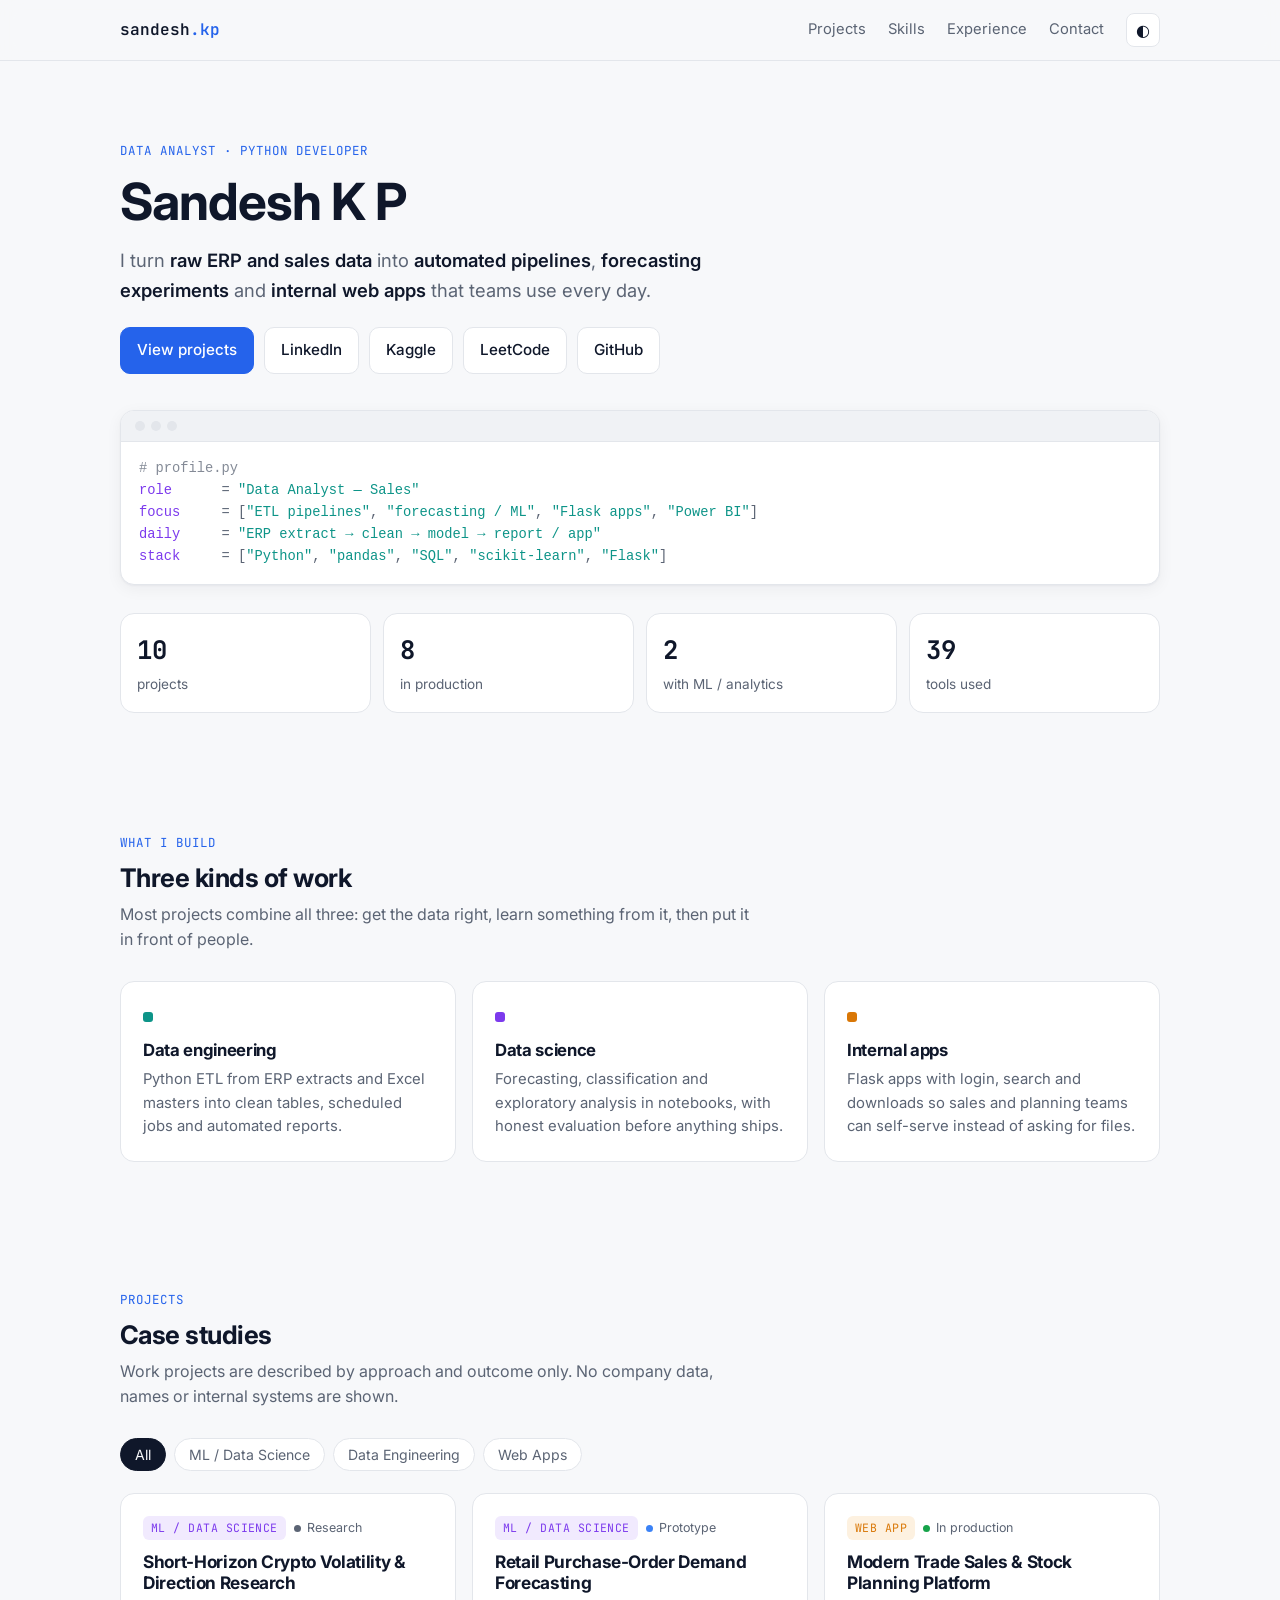
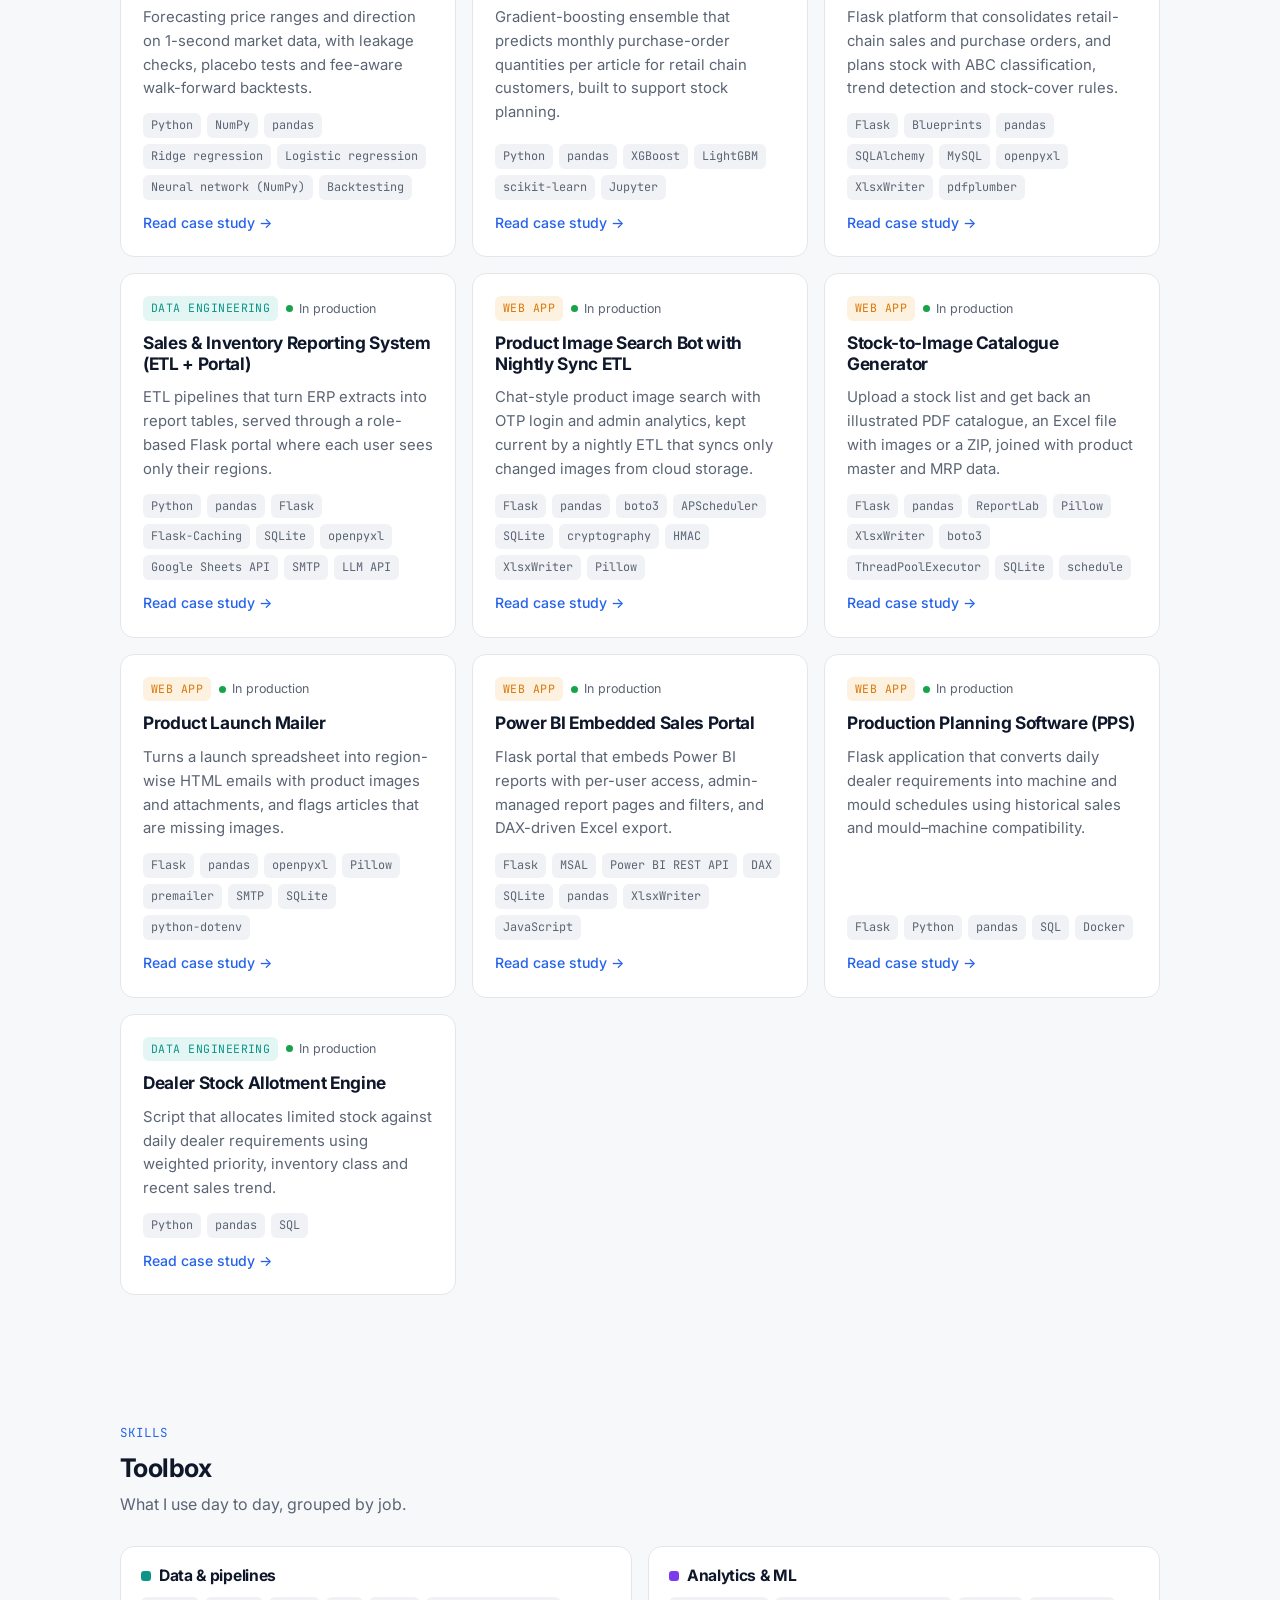
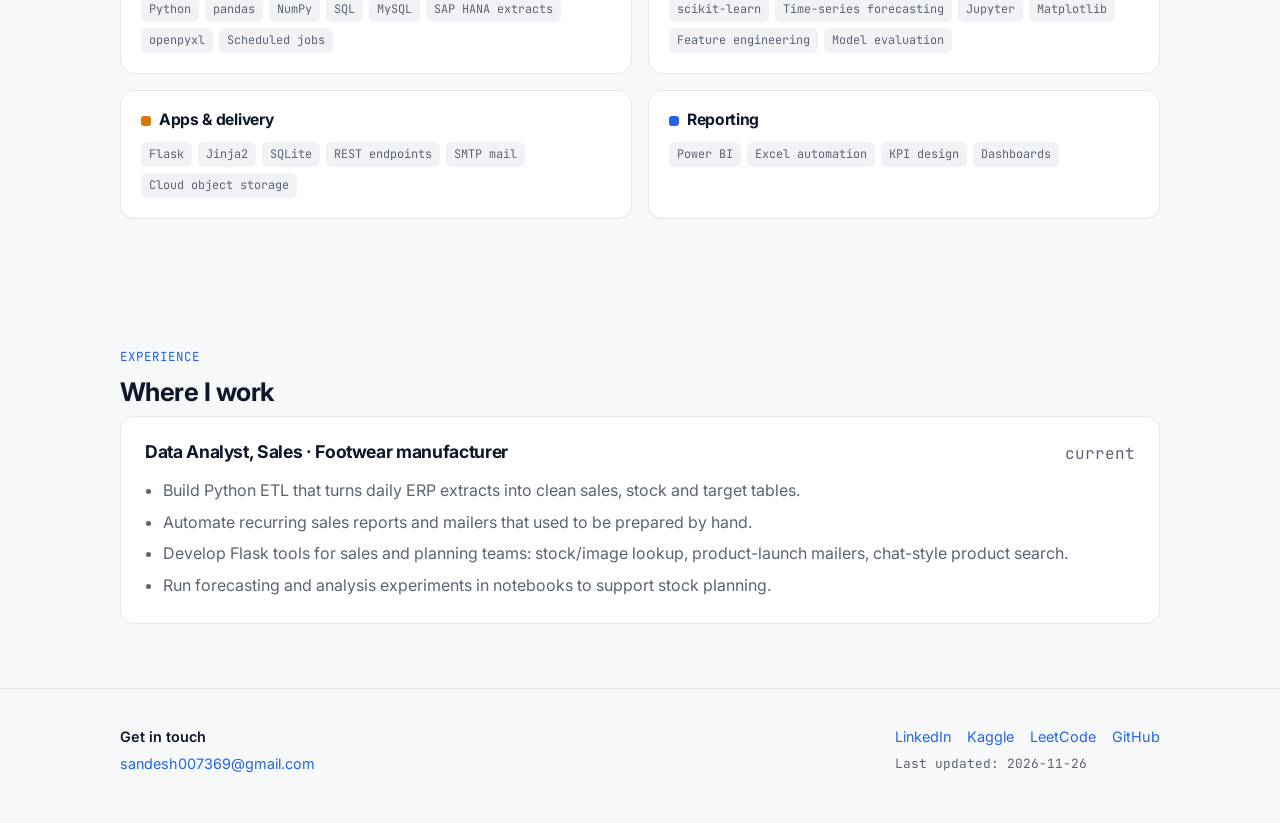
==== index.html @ 04cbe83e "Redesign portfolio as data science + developer case studies - New data-driven layout (index.html + a" ====
<!doctype html>
<html lang="en">
<head>
  <meta charset="utf-8">
  <meta name="viewport" content="width=device-width, initial-scale=1">
  <title>Sandesh K P · Data Analyst & Python Developer</title>
  <meta name="description" content="Data analyst and Python developer: ETL pipelines, forecasting and ML experiments, and Flask apps that turn ERP data into daily decisions.">
  <link rel="preconnect" href="https://fonts.googleapis.com">
  <link rel="preconnect" href="https://fonts.gstatic.com" crossorigin>
  <link href="https://fonts.googleapis.com/css2?family=Inter:wght@400;500;600;700&family=JetBrains+Mono:wght@400;600&display=swap" rel="stylesheet">
  <link rel="stylesheet" href="assets/style.css">
</head>
<body>

<nav class="nav">
  <div class="wrap">
    <a class="brand" href="#top">sandesh<span>.kp</span></a>
    <div class="nav-links">
      <a href="#projects">Projects</a>
      <a href="#skills" class="hide-sm">Skills</a>
      <a href="#experience" class="hide-sm">Experience</a>
      <a href="#contact">Contact</a>
      <button class="theme-btn" id="themeBtn" aria-label="Toggle dark mode">◐</button>
    </div>
  </div>
</nav>

<header class="hero" id="top">
  <div class="wrap">
    <div class="eyebrow">Data Analyst · Python Developer</div>
    <h1>Sandesh K P</h1>
    <p class="role">
      I turn <strong>raw ERP and sales data</strong> into <strong>automated pipelines</strong>,
      <strong>forecasting experiments</strong> and <strong>internal web apps</strong> that teams use every day.
    </p>
    <div class="hero-actions">
      <a class="btn primary" href="#projects">View projects</a>
      <a class="btn" href="https://www.linkedin.com/in/sandesh-kp-b0b216283" target="_blank" rel="noopener">LinkedIn</a>
      <a class="btn" href="https://www.kaggle.com/code/sandeshkp/" target="_blank" rel="noopener">Kaggle</a>
      <a class="btn" href="https://leetcode.com/u/sandesh_kp/" target="_blank" rel="noopener">LeetCode</a>
      <a class="btn" href="https://github.com/sandeshkp" target="_blank" rel="noopener">GitHub</a>
    </div>

    <div class="terminal" aria-label="Profile summary">
      <div class="terminal-bar"><i></i><i></i><i></i></div>
<pre><span class="c"># profile.py</span>
<span class="k">role</span>      = <span class="s">"Data Analyst — Sales"</span>
<span class="k">focus</span>     = [<span class="s">"ETL pipelines"</span>, <span class="s">"forecasting / ML"</span>, <span class="s">"Flask apps"</span>, <span class="s">"Power BI"</span>]
<span class="k">daily</span>     = <span class="s">"ERP extract → clean → model → report / app"</span>
<span class="k">stack</span>     = [<span class="s">"Python"</span>, <span class="s">"pandas"</span>, <span class="s">"SQL"</span>, <span class="s">"scikit-learn"</span>, <span class="s">"Flask"</span>]</pre>
    </div>

    <div class="stats">
      <div class="stat"><b id="statProjects">–</b><span>projects</span></div>
      <div class="stat"><b id="statProd">–</b><span>in production</span></div>
      <div class="stat"><b id="statML">–</b><span>with ML / analytics</span></div>
      <div class="stat"><b id="statTech">–</b><span>tools used</span></div>
    </div>
  </div>
</header>

<section id="what">
  <div class="wrap">
    <div class="eyebrow">What I build</div>
    <h2>Three kinds of work</h2>
    <p class="section-sub">Most projects combine all three: get the data right, learn something from it, then put it in front of people.</p>
    <div class="pillars">
      <div class="pillar"><span class="dot data"></span><h3>Data engineering</h3><p>Python ETL from ERP extracts and Excel masters into clean tables, scheduled jobs and automated reports.</p></div>
      <div class="pillar"><span class="dot ml"></span><h3>Data science</h3><p>Forecasting, classification and exploratory analysis in notebooks, with honest evaluation before anything ships.</p></div>
      <div class="pillar"><span class="dot app"></span><h3>Internal apps</h3><p>Flask apps with login, search and downloads so sales and planning teams can self-serve instead of asking for files.</p></div>
    </div>
  </div>
</section>

<section id="projects">
  <div class="wrap">
    <div class="eyebrow">Projects</div>
    <h2>Case studies</h2>
    <p class="section-sub">Work projects are described by approach and outcome only. No company data, names or internal systems are shown.</p>
    <div class="filters" role="toolbar" aria-label="Filter projects">
      <button class="chip-btn" data-filter="all" aria-pressed="true">All</button>
      <button class="chip-btn" data-filter="ml" aria-pressed="false">ML / Data Science</button>
      <button class="chip-btn" data-filter="data" aria-pressed="false">Data Engineering</button>
      <button class="chip-btn" data-filter="app" aria-pressed="false">Web Apps</button>
    </div>
    <div class="grid" id="grid"></div>
  </div>
</section>

<section id="skills">
  <div class="wrap">
    <div class="eyebrow">Skills</div>
    <h2>Toolbox</h2>
    <p class="section-sub">What I use day to day, grouped by job.</p>
    <div class="skills">
      <div class="skill-group"><h3><span class="dot data"></span>Data & pipelines</h3>
        <div class="stack"><span>Python</span><span>pandas</span><span>NumPy</span><span>SQL</span><span>MySQL</span><span>SAP HANA extracts</span><span>openpyxl</span><span>Scheduled jobs</span></div></div>
      <div class="skill-group"><h3><span class="dot ml"></span>Analytics & ML</h3>
        <div class="stack"><span>scikit-learn</span><span>Time-series forecasting</span><span>Jupyter</span><span>Matplotlib</span><span>Feature engineering</span><span>Model evaluation</span></div></div>
      <div class="skill-group"><h3><span class="dot app"></span>Apps & delivery</h3>
        <div class="stack"><span>Flask</span><span>Jinja2</span><span>SQLite</span><span>REST endpoints</span><span>SMTP mail</span><span>Cloud object storage</span></div></div>
      <div class="skill-group"><h3><span class="dot" style="background:var(--accent)"></span>Reporting</h3>
        <div class="stack"><span>Power BI</span><span>Excel automation</span><span>KPI design</span><span>Dashboards</span></div></div>
    </div>
  </div>
</section>

<section id="experience">
  <div class="wrap">
    <div class="eyebrow">Experience</div>
    <h2>Where I work</h2>
    <div class="xp">
      <div class="xp-head"><h3>Data Analyst, Sales · Footwear manufacturer</h3><span class="mono" style="color:var(--muted)">current</span></div>
      <ul>
        <li>Build Python ETL that turns daily ERP extracts into clean sales, stock and target tables.</li>
        <li>Automate recurring sales reports and mailers that used to be prepared by hand.</li>
        <li>Develop Flask tools for sales and planning teams: stock/image lookup, product-launch mailers, chat-style product search.</li>
        <li>Run forecasting and analysis experiments in notebooks to support stock planning.</li>
      </ul>
    </div>
  </div>
</section>

<footer id="contact">
  <div class="wrap">
    <div>
      <div style="color:var(--text);font-weight:600;margin-bottom:4px">Get in touch</div>
      <a href="mailto:sandesh007369@gmail.com">sandesh007369@gmail.com</a>
    </div>
    <div>
      <div class="links">
        <a href="https://www.linkedin.com/in/sandesh-kp-b0b216283" target="_blank" rel="noopener">LinkedIn</a>
        <a href="https://www.kaggle.com/code/sandeshkp/" target="_blank" rel="noopener">Kaggle</a>
        <a href="https://leetcode.com/u/sandesh_kp/" target="_blank" rel="noopener">LeetCode</a>
        <a href="https://github.com/sandeshkp" target="_blank" rel="noopener">GitHub</a>
      </div>
      <div class="mono" style="font-size:.8rem;margin-top:6px">Last updated: <span id="updated"></span></div>
    </div>
  </div>
</footer>

<dialog id="dlg" aria-label="Project case study"><div id="dlgContent"></div></dialog>
<script src="assets/app.js"></script>
</body>
</html>
---- assets/style.css ----
/* ── Tokens ─────────────────────────────────────────── */
:root {
  --bg: #f7f8fa;
  --surface: #ffffff;
  --surface-2: #f0f2f5;
  --text: #0f172a;
  --muted: #5b6474;
  --border: #e3e6eb;
  --accent: #2563eb;
  --accent-soft: #e8efff;
  --ml: #7c3aed;
  --ml-soft: #f1eafe;
  --data: #0d9488;
  --data-soft: #e3f6f4;
  --app: #d97706;
  --app-soft: #fdf1e0;
  --radius: 14px;
  --shadow: 0 1px 2px rgba(15, 23, 42, .04), 0 4px 16px rgba(15, 23, 42, .05);
  --mono: "JetBrains Mono", ui-monospace, SFMono-Regular, Consolas, monospace;
  --sans: "Inter", system-ui, -apple-system, "Segoe UI", Roboto, sans-serif;
  color-scheme: light;
}
@media (prefers-color-scheme: dark) {
  :root:not([data-theme="light"]) {
    --bg: #0b0f17; --surface: #121826; --surface-2: #1a2232; --text: #e6e9ef;
    --muted: #97a1b3; --border: #243045; --accent: #6ea0ff; --accent-soft: #1a2846;
    --ml: #b08cff; --ml-soft: #261d40; --data: #3cc9b7; --data-soft: #13312e;
    --app: #f3a845; --app-soft: #35270f;
    --shadow: 0 1px 2px rgba(0,0,0,.3), 0 4px 16px rgba(0,0,0,.25);
    color-scheme: dark;
  }
}
:root[data-theme="dark"] {
  --bg: #0b0f17; --surface: #121826; --surface-2: #1a2232; --text: #e6e9ef;
  --muted: #97a1b3; --border: #243045; --accent: #6ea0ff; --accent-soft: #1a2846;
  --ml: #b08cff; --ml-soft: #261d40; --data: #3cc9b7; --data-soft: #13312e;
  --app: #f3a845; --app-soft: #35270f;
  --shadow: 0 1px 2px rgba(0,0,0,.3), 0 4px 16px rgba(0,0,0,.25);
  color-scheme: dark;
}

/* ── Base ───────────────────────────────────────────── */
* { box-sizing: border-box; margin: 0; padding: 0; }
html { scroll-behavior: smooth; }
body {
  background: var(--bg); color: var(--text); font-family: var(--sans);
  font-size: 16px; line-height: 1.6; -webkit-font-smoothing: antialiased;
}
a { color: var(--accent); text-decoration: none; }
a:hover { text-decoration: underline; }
.wrap { max-width: 1080px; margin: 0 auto; padding: 0 20px; }
section { padding: 64px 0; }
h1, h2, h3 { line-height: 1.2; letter-spacing: -0.02em; }
h2 { font-size: 1.6rem; margin-bottom: 8px; }
.section-sub { color: var(--muted); margin-bottom: 28px; max-width: 640px; }
.mono { font-family: var(--mono); }
.eyebrow {
  font-family: var(--mono); font-size: .78rem; color: var(--accent);
  text-transform: uppercase; letter-spacing: .08em; margin-bottom: 10px;
}

/* ── Nav ────────────────────────────────────────────── */
.nav {
  position: sticky; top: 0; z-index: 20; backdrop-filter: blur(10px);
  background: color-mix(in srgb, var(--bg) 85%, transparent);
  border-bottom: 1px solid var(--border);
}
.nav .wrap { display: flex; align-items: center; justify-content: space-between; height: 60px; gap: 16px; }
.brand { font-family: var(--mono); font-weight: 600; color: var(--text); }
.brand span { color: var(--accent); }
.nav-links { display: flex; gap: 22px; align-items: center; }
.nav-links a { color: var(--muted); font-size: .92rem; }
.nav-links a:hover { color: var(--text); text-decoration: none; }
.theme-btn {
  border: 1px solid var(--border); background: var(--surface); color: var(--text);
  border-radius: 8px; width: 34px; height: 34px; cursor: pointer; font-size: 1rem;
}

/* ── Hero ───────────────────────────────────────────── */
.hero { padding: 80px 0 56px; }
.hero h1 { font-size: clamp(2rem, 5vw, 3.2rem); margin-bottom: 14px; }
.hero .role { font-size: 1.15rem; color: var(--muted); margin-bottom: 22px; max-width: 680px; }
.hero .role strong { color: var(--text); font-weight: 600; }
.hero-actions { display: flex; flex-wrap: wrap; gap: 10px; margin-bottom: 36px; }
.btn {
  display: inline-flex; align-items: center; gap: 8px; padding: 10px 16px;
  border-radius: 10px; font-weight: 500; font-size: .95rem; border: 1px solid var(--border);
  background: var(--surface); color: var(--text);
}
.btn:hover { text-decoration: none; border-color: var(--accent); }
.btn.primary { background: var(--accent); border-color: var(--accent); color: #fff; }
.terminal {
  background: var(--surface); border: 1px solid var(--border); border-radius: var(--radius);
  box-shadow: var(--shadow); font-family: var(--mono); font-size: .86rem; overflow: hidden;
}
.terminal-bar { display: flex; gap: 6px; padding: 10px 14px; border-bottom: 1px solid var(--border); background: var(--surface-2); }
.terminal-bar i { width: 10px; height: 10px; border-radius: 50%; background: var(--border); display: block; }
.terminal pre { padding: 16px 18px; overflow-x: auto; white-space: pre-wrap; color: var(--muted); }
.terminal .k { color: var(--ml); } .terminal .s { color: var(--data); } .terminal .c { color: var(--muted); opacity: .75; }
.terminal .v { color: var(--text); }

/* ── Stats ──────────────────────────────────────────── */
.stats { display: grid; grid-template-columns: repeat(4, 1fr); gap: 12px; margin-top: 28px; }
.stat { background: var(--surface); border: 1px solid var(--border); border-radius: var(--radius); padding: 16px; }
.stat b { display: block; font-size: 1.6rem; font-family: var(--mono); }
.stat span { color: var(--muted); font-size: .85rem; }

/* ── Pillars ────────────────────────────────────────── */
.pillars { display: grid; grid-template-columns: repeat(3, 1fr); gap: 16px; }
.pillar { background: var(--surface); border: 1px solid var(--border); border-radius: var(--radius); padding: 22px; }
.pillar h3 { font-size: 1.05rem; margin: 10px 0 8px; }
.pillar p { color: var(--muted); font-size: .93rem; }
.dot { width: 10px; height: 10px; border-radius: 3px; display: inline-block; }
.dot.ml { background: var(--ml); } .dot.data { background: var(--data); } .dot.app { background: var(--app); }

/* ── Filters + cards ────────────────────────────────── */
.filters { display: flex; flex-wrap: wrap; gap: 8px; margin-bottom: 22px; }
.chip-btn {
  border: 1px solid var(--border); background: var(--surface); color: var(--muted);
  padding: 7px 14px; border-radius: 999px; font-size: .88rem; cursor: pointer; font-family: var(--sans);
}
.chip-btn[aria-pressed="true"] { background: var(--text); color: var(--bg); border-color: var(--text); }
.grid { display: grid; grid-template-columns: repeat(auto-fill, minmax(310px, 1fr)); gap: 16px; }
.card {
  background: var(--surface); border: 1px solid var(--border); border-radius: var(--radius);
  padding: 22px; display: flex; flex-direction: column; gap: 12px; cursor: pointer;
  transition: border-color .15s, transform .15s; text-align: left; font: inherit; color: inherit;
}
.card:hover, .card:focus-visible { border-color: var(--accent); transform: translateY(-2px); outline: none; }
.card-top { display: flex; justify-content: space-between; align-items: center; gap: 8px; }
.card h3 { font-size: 1.08rem; }
.card p { color: var(--muted); font-size: .93rem; flex: 1; }
.tag {
  font-family: var(--mono); font-size: .72rem; padding: 3px 8px; border-radius: 6px;
  text-transform: uppercase; letter-spacing: .04em; white-space: nowrap;
}
.tag.ml { background: var(--ml-soft); color: var(--ml); }
.tag.data { background: var(--data-soft); color: var(--data); }
.tag.app { background: var(--app-soft); color: var(--app); }
.status { font-size: .78rem; color: var(--muted); display: inline-flex; align-items: center; gap: 6px; }
.status::before { content: ""; width: 7px; height: 7px; border-radius: 50%; background: var(--muted); }
.status.production::before { background: #16a34a; }
.status.in-progress::before { background: #eab308; }
.status.prototype::before { background: #3b82f6; }
.stack { display: flex; flex-wrap: wrap; gap: 6px; }
.stack span {
  font-family: var(--mono); font-size: .74rem; background: var(--surface-2); color: var(--muted);
  padding: 3px 8px; border-radius: 6px;
}
.more { font-size: .88rem; color: var(--accent); font-weight: 500; }

/* ── Case study dialog ──────────────────────────────── */
dialog {
  border: 1px solid var(--border); border-radius: 18px; background: var(--surface); color: var(--text);
  width: min(760px, calc(100vw - 32px)); max-height: calc(100vh - 48px); padding: 0; margin: auto;
  box-shadow: 0 24px 80px rgba(0,0,0,.25);
}
dialog::backdrop { background: rgba(8, 12, 20, .55); backdrop-filter: blur(3px); }
.dlg-head { padding: 24px 28px 16px; border-bottom: 1px solid var(--border); position: sticky; top: 0; background: var(--surface); }
.dlg-head h3 { font-size: 1.4rem; margin: 8px 0 4px; padding-right: 40px; }
.dlg-close {
  position: absolute; top: 18px; right: 18px; border: 1px solid var(--border); background: var(--surface-2);
  color: var(--text); width: 34px; height: 34px; border-radius: 8px; cursor: pointer; font-size: 1.1rem;
}
.dlg-body { padding: 20px 28px 28px; }
.dlg-body h4 {
  font-family: var(--mono); font-size: .78rem; text-transform: uppercase; letter-spacing: .07em;
  color: var(--accent); margin: 22px 0 8px;
}
.dlg-body h4:first-child { margin-top: 0; }
.dlg-body p, .dlg-body li { color: var(--muted); font-size: .95rem; }
.dlg-body ul { padding-left: 18px; display: grid; gap: 4px; }
.pipeline { display: flex; flex-wrap: wrap; align-items: center; gap: 6px; margin-top: 4px; }
.pipeline span {
  font-family: var(--mono); font-size: .78rem; border: 1px solid var(--border); background: var(--surface-2);
  padding: 6px 10px; border-radius: 8px; color: var(--text);
}
.pipeline em { color: var(--muted); font-style: normal; }
.note {
  margin-top: 22px; padding: 12px 14px; border-radius: 10px; background: var(--surface-2);
  border-left: 3px solid var(--accent); font-size: .88rem; color: var(--muted);
}

/* ── Skills ─────────────────────────────────────────── */
.skills { display: grid; grid-template-columns: repeat(2, 1fr); gap: 16px; }
.skill-group { background: var(--surface); border: 1px solid var(--border); border-radius: var(--radius); padding: 20px; }
.skill-group h3 { font-size: .98rem; margin-bottom: 12px; display: flex; align-items: center; gap: 8px; }

/* ── Experience ─────────────────────────────────────── */
.xp { background: var(--surface); border: 1px solid var(--border); border-radius: var(--radius); padding: 24px; }
.xp-head { display: flex; justify-content: space-between; flex-wrap: wrap; gap: 8px; margin-bottom: 12px; }
.xp-head h3 { font-size: 1.1rem; }
.xp ul { padding-left: 18px; color: var(--muted); display: grid; gap: 6px; }

/* ── Footer ─────────────────────────────────────────── */
footer { border-top: 1px solid var(--border); padding: 36px 0 48px; }
footer .wrap { display: flex; justify-content: space-between; flex-wrap: wrap; gap: 16px; color: var(--muted); font-size: .9rem; }
.links { display: flex; gap: 16px; flex-wrap: wrap; }

/* ── Responsive ─────────────────────────────────────── */
@media (max-width: 820px) {
  .pillars, .skills { grid-template-columns: 1fr; }
  .stats { grid-template-columns: repeat(2, 1fr); }
  .nav-links a.hide-sm { display: none; }
}
@media (max-width: 480px) {
  .wrap { padding: 0 16px; }
  section { padding: 48px 0; }
  .hero { padding: 48px 0 40px; }
  .grid { grid-template-columns: 1fr; }
  .dlg-head, .dlg-body { padding-left: 18px; padding-right: 18px; }
}
@media (prefers-reduced-motion: reduce) { * { transition: none !important; scroll-behavior: auto !important; } }
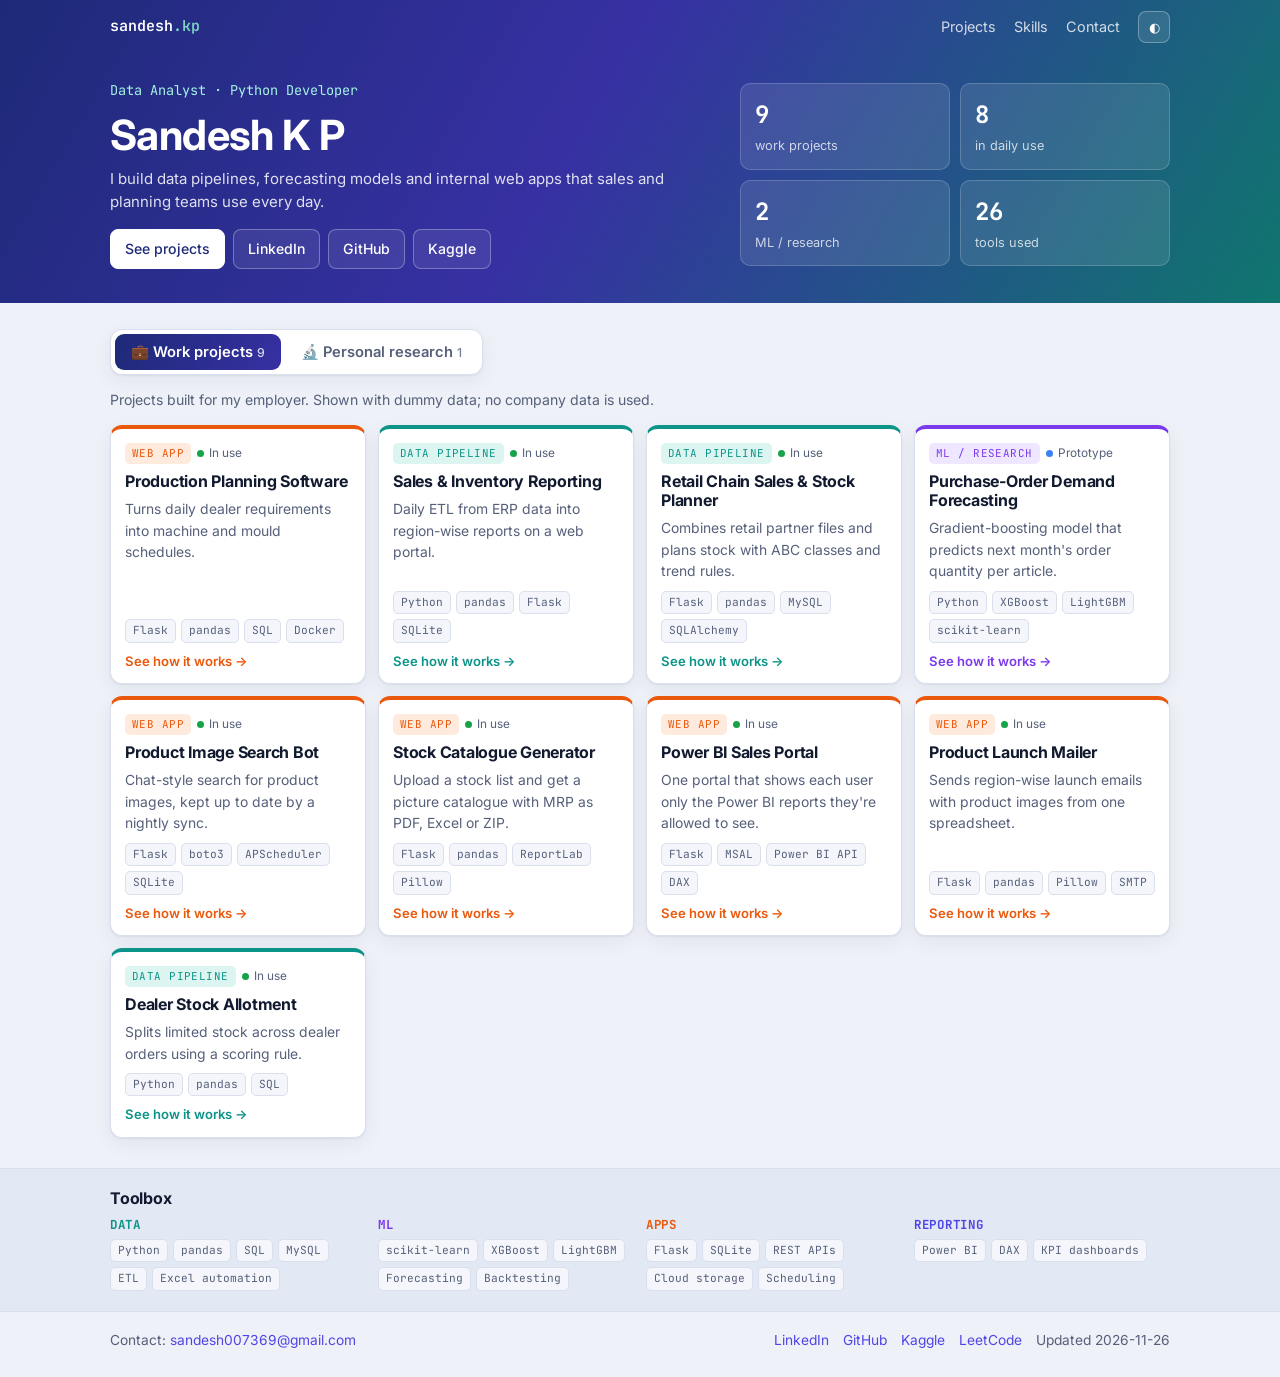
==== commit e3e263b1: "Compact colourful redesign with Work / Personal tabs and dummy app previews - Work projects first, s" ====
--- a/index.html
+++ b/index.html
@@ -4,7 +4,7 @@
   <meta charset="utf-8">
   <meta name="viewport" content="width=device-width, initial-scale=1">
   <title>Sandesh K P · Data Analyst & Python Developer</title>
-  <meta name="description" content="Data analyst and Python developer: ETL pipelines, forecasting and ML experiments, and Flask apps that turn ERP data into daily decisions.">
+  <meta name="description" content="Data analyst and Python developer: data pipelines, forecasting research and Flask apps.">
   <link rel="preconnect" href="https://fonts.googleapis.com">
   <link rel="preconnect" href="https://fonts.gstatic.com" crossorigin>
   <link href="https://fonts.googleapis.com/css2?family=Inter:wght@400;500;600;700&family=JetBrains+Mono:wght@400;600&display=swap" rel="stylesheet">
@@ -12,134 +12,76 @@
 </head>
 <body>
 
-<nav class="nav">
+<header class="hero">
   <div class="wrap">
-    <a class="brand" href="#top">sandesh<span>.kp</span></a>
-    <div class="nav-links">
-      <a href="#projects">Projects</a>
-      <a href="#skills" class="hide-sm">Skills</a>
-      <a href="#experience" class="hide-sm">Experience</a>
-      <a href="#contact">Contact</a>
-      <button class="theme-btn" id="themeBtn" aria-label="Toggle dark mode">◐</button>
+    <div class="topbar">
+      <span class="brand">sandesh<span>.kp</span></span>
+      <div class="top-links">
+        <a href="#projects">Projects</a>
+        <a href="#skills" class="hide-sm">Skills</a>
+        <a href="#contact">Contact</a>
+        <button class="theme-btn" id="themeBtn" aria-label="Toggle dark mode">◐</button>
+      </div>
     </div>
-  </div>
-</nav>
-
-<header class="hero" id="top">
-  <div class="wrap">
-    <div class="eyebrow">Data Analyst · Python Developer</div>
-    <h1>Sandesh K P</h1>
-    <p class="role">
-      I turn <strong>raw ERP and sales data</strong> into <strong>automated pipelines</strong>,
-      <strong>forecasting experiments</strong> and <strong>internal web apps</strong> that teams use every day.
-    </p>
-    <div class="hero-actions">
-      <a class="btn primary" href="#projects">View projects</a>
-      <a class="btn" href="https://www.linkedin.com/in/sandesh-kp-b0b216283" target="_blank" rel="noopener">LinkedIn</a>
-      <a class="btn" href="https://www.kaggle.com/code/sandeshkp/" target="_blank" rel="noopener">Kaggle</a>
-      <a class="btn" href="https://leetcode.com/u/sandesh_kp/" target="_blank" rel="noopener">LeetCode</a>
-      <a class="btn" href="https://github.com/sandeshkp" target="_blank" rel="noopener">GitHub</a>
-    </div>
-
-    <div class="terminal" aria-label="Profile summary">
-      <div class="terminal-bar"><i></i><i></i><i></i></div>
-<pre><span class="c"># profile.py</span>
-<span class="k">role</span>      = <span class="s">"Data Analyst — Sales"</span>
-<span class="k">focus</span>     = [<span class="s">"ETL pipelines"</span>, <span class="s">"forecasting / ML"</span>, <span class="s">"Flask apps"</span>, <span class="s">"Power BI"</span>]
-<span class="k">daily</span>     = <span class="s">"ERP extract → clean → model → report / app"</span>
-<span class="k">stack</span>     = [<span class="s">"Python"</span>, <span class="s">"pandas"</span>, <span class="s">"SQL"</span>, <span class="s">"scikit-learn"</span>, <span class="s">"Flask"</span>]</pre>
-    </div>
-
-    <div class="stats">
-      <div class="stat"><b id="statProjects">–</b><span>projects</span></div>
-      <div class="stat"><b id="statProd">–</b><span>in production</span></div>
-      <div class="stat"><b id="statML">–</b><span>with ML / analytics</span></div>
-      <div class="stat"><b id="statTech">–</b><span>tools used</span></div>
+    <div class="hero-body">
+      <div>
+        <div class="role">Data Analyst · Python Developer</div>
+        <h1>Sandesh K P</h1>
+        <p class="lead">I build data pipelines, forecasting models and internal web apps that sales and planning teams use every day.</p>
+        <div class="btns">
+          <a class="btn solid" href="#projects">See projects</a>
+          <a class="btn" href="https://www.linkedin.com/in/sandesh-kp-b0b216283" target="_blank" rel="noopener">LinkedIn</a>
+          <a class="btn" href="https://github.com/sandeshkp" target="_blank" rel="noopener">GitHub</a>
+          <a class="btn" href="https://www.kaggle.com/code/sandeshkp/" target="_blank" rel="noopener">Kaggle</a>
+        </div>
+      </div>
+      <div class="stats">
+        <div class="stat"><b id="statWork">–</b><span>work projects</span></div>
+        <div class="stat"><b id="statUse">–</b><span>in daily use</span></div>
+        <div class="stat"><b id="statML">–</b><span>ML / research</span></div>
+        <div class="stat"><b id="statTech">–</b><span>tools used</span></div>
+      </div>
     </div>
   </div>
 </header>
 
-<section id="what">
+<main class="projects" id="projects">
   <div class="wrap">
-    <div class="eyebrow">What I build</div>
-    <h2>Three kinds of work</h2>
-    <p class="section-sub">Most projects combine all three: get the data right, learn something from it, then put it in front of people.</p>
-    <div class="pillars">
-      <div class="pillar"><span class="dot data"></span><h3>Data engineering</h3><p>Python ETL from ERP extracts and Excel masters into clean tables, scheduled jobs and automated reports.</p></div>
-      <div class="pillar"><span class="dot ml"></span><h3>Data science</h3><p>Forecasting, classification and exploratory analysis in notebooks, with honest evaluation before anything ships.</p></div>
-      <div class="pillar"><span class="dot app"></span><h3>Internal apps</h3><p>Flask apps with login, search and downloads so sales and planning teams can self-serve instead of asking for files.</p></div>
+    <div class="tabs" role="tablist" aria-label="Project type">
+      <button class="tab" role="tab" data-tab="work" aria-selected="true">💼 Work projects<small id="nWork"></small></button>
+      <button class="tab" role="tab" data-tab="personal" aria-selected="false">🔬 Personal research<small id="nPersonal"></small></button>
     </div>
-  </div>
-</section>
-
-<section id="projects">
-  <div class="wrap">
-    <div class="eyebrow">Projects</div>
-    <h2>Case studies</h2>
-    <p class="section-sub">Work projects are described by approach and outcome only. No company data, names or internal systems are shown.</p>
-    <div class="filters" role="toolbar" aria-label="Filter projects">
-      <button class="chip-btn" data-filter="all" aria-pressed="true">All</button>
-      <button class="chip-btn" data-filter="ml" aria-pressed="false">ML / Data Science</button>
-      <button class="chip-btn" data-filter="data" aria-pressed="false">Data Engineering</button>
-      <button class="chip-btn" data-filter="app" aria-pressed="false">Web Apps</button>
-    </div>
+    <p class="tab-hint" id="hint"></p>
     <div class="grid" id="grid"></div>
   </div>
-</section>
+</main>
 
-<section id="skills">
+<section class="band" id="skills">
   <div class="wrap">
-    <div class="eyebrow">Skills</div>
     <h2>Toolbox</h2>
-    <p class="section-sub">What I use day to day, grouped by job.</p>
-    <div class="skills">
-      <div class="skill-group"><h3><span class="dot data"></span>Data & pipelines</h3>
-        <div class="stack"><span>Python</span><span>pandas</span><span>NumPy</span><span>SQL</span><span>MySQL</span><span>SAP HANA extracts</span><span>openpyxl</span><span>Scheduled jobs</span></div></div>
-      <div class="skill-group"><h3><span class="dot ml"></span>Analytics & ML</h3>
-        <div class="stack"><span>scikit-learn</span><span>Time-series forecasting</span><span>Jupyter</span><span>Matplotlib</span><span>Feature engineering</span><span>Model evaluation</span></div></div>
-      <div class="skill-group"><h3><span class="dot app"></span>Apps & delivery</h3>
-        <div class="stack"><span>Flask</span><span>Jinja2</span><span>SQLite</span><span>REST endpoints</span><span>SMTP mail</span><span>Cloud object storage</span></div></div>
-      <div class="skill-group"><h3><span class="dot" style="background:var(--accent)"></span>Reporting</h3>
-        <div class="stack"><span>Power BI</span><span>Excel automation</span><span>KPI design</span><span>Dashboards</span></div></div>
-    </div>
-  </div>
-</section>
-
-<section id="experience">
-  <div class="wrap">
-    <div class="eyebrow">Experience</div>
-    <h2>Where I work</h2>
-    <div class="xp">
-      <div class="xp-head"><h3>Data Analyst, Sales · Footwear manufacturer</h3><span class="mono" style="color:var(--muted)">current</span></div>
-      <ul>
-        <li>Build Python ETL that turns daily ERP extracts into clean sales, stock and target tables.</li>
-        <li>Automate recurring sales reports and mailers that used to be prepared by hand.</li>
-        <li>Develop Flask tools for sales and planning teams: stock/image lookup, product-launch mailers, chat-style product search.</li>
-        <li>Run forecasting and analysis experiments in notebooks to support stock planning.</li>
-      </ul>
+    <div class="skill-rows">
+      <div class="s1"><h3>Data</h3><div class="chips"><span>Python</span><span>pandas</span><span>SQL</span><span>MySQL</span><span>ETL</span><span>Excel automation</span></div></div>
+      <div class="s2"><h3>ML</h3><div class="chips"><span>scikit-learn</span><span>XGBoost</span><span>LightGBM</span><span>Forecasting</span><span>Backtesting</span></div></div>
+      <div class="s3"><h3>Apps</h3><div class="chips"><span>Flask</span><span>SQLite</span><span>REST APIs</span><span>Cloud storage</span><span>Scheduling</span></div></div>
+      <div class="s4"><h3>Reporting</h3><div class="chips"><span>Power BI</span><span>DAX</span><span>KPI dashboards</span></div></div>
     </div>
   </div>
 </section>
 
 <footer id="contact">
   <div class="wrap">
-    <div>
-      <div style="color:var(--text);font-weight:600;margin-bottom:4px">Get in touch</div>
-      <a href="mailto:sandesh007369@gmail.com">sandesh007369@gmail.com</a>
-    </div>
-    <div>
-      <div class="links">
-        <a href="https://www.linkedin.com/in/sandesh-kp-b0b216283" target="_blank" rel="noopener">LinkedIn</a>
-        <a href="https://www.kaggle.com/code/sandeshkp/" target="_blank" rel="noopener">Kaggle</a>
-        <a href="https://leetcode.com/u/sandesh_kp/" target="_blank" rel="noopener">LeetCode</a>
-        <a href="https://github.com/sandeshkp" target="_blank" rel="noopener">GitHub</a>
-      </div>
-      <div class="mono" style="font-size:.8rem;margin-top:6px">Last updated: <span id="updated"></span></div>
+    <div>Contact: <a href="mailto:sandesh007369@gmail.com">sandesh007369@gmail.com</a></div>
+    <div class="links">
+      <a href="https://www.linkedin.com/in/sandesh-kp-b0b216283" target="_blank" rel="noopener">LinkedIn</a>
+      <a href="https://github.com/sandeshkp" target="_blank" rel="noopener">GitHub</a>
+      <a href="https://www.kaggle.com/code/sandeshkp/" target="_blank" rel="noopener">Kaggle</a>
+      <a href="https://leetcode.com/u/sandesh_kp/" target="_blank" rel="noopener">LeetCode</a>
+      <span class="mono">Updated <span id="updated"></span></span>
     </div>
   </div>
 </footer>
 
-<dialog id="dlg" aria-label="Project case study"><div id="dlgContent"></div></dialog>
+<dialog id="dlg" aria-label="Project details"><div id="dlgContent"></div></dialog>
 <script src="assets/app.js"></script>
 </body>
 </html>
--- a/assets/style.css
+++ b/assets/style.css
@@ -1,213 +1,190 @@
 /* ── Tokens ─────────────────────────────────────────── */
 :root {
-  --bg: #f7f8fa;
+  --bg: #eef1f8;
+  --band: #e3e8f5;
   --surface: #ffffff;
-  --surface-2: #f0f2f5;
-  --text: #0f172a;
-  --muted: #5b6474;
-  --border: #e3e6eb;
-  --accent: #2563eb;
-  --accent-soft: #e8efff;
-  --ml: #7c3aed;
-  --ml-soft: #f1eafe;
-  --data: #0d9488;
-  --data-soft: #e3f6f4;
-  --app: #d97706;
-  --app-soft: #fdf1e0;
-  --radius: 14px;
-  --shadow: 0 1px 2px rgba(15, 23, 42, .04), 0 4px 16px rgba(15, 23, 42, .05);
-  --mono: "JetBrains Mono", ui-monospace, SFMono-Regular, Consolas, monospace;
+  --surface-2: #f4f6fb;
+  --text: #121a2f;
+  --muted: #56607a;
+  --border: #d9dfec;
+  --hero-a: #1e2a78;
+  --hero-b: #0f766e;
+  --accent: #4f46e5;
+  --accent-soft: #e6e5fd;
+  --ml: #7c3aed;  --ml-soft: #efe7ff;
+  --data: #0d9488; --data-soft: #dcf5f1;
+  --app: #ea580c; --app-soft: #ffebdd;
+  --ok: #16a34a;
+  --radius: 12px;
+  --shadow: 0 1px 2px rgba(18, 26, 47, .06), 0 6px 20px rgba(18, 26, 47, .06);
+  --mono: "JetBrains Mono", ui-monospace, Consolas, monospace;
   --sans: "Inter", system-ui, -apple-system, "Segoe UI", Roboto, sans-serif;
   color-scheme: light;
 }
 @media (prefers-color-scheme: dark) {
   :root:not([data-theme="light"]) {
-    --bg: #0b0f17; --surface: #121826; --surface-2: #1a2232; --text: #e6e9ef;
-    --muted: #97a1b3; --border: #243045; --accent: #6ea0ff; --accent-soft: #1a2846;
-    --ml: #b08cff; --ml-soft: #261d40; --data: #3cc9b7; --data-soft: #13312e;
-    --app: #f3a845; --app-soft: #35270f;
-    --shadow: 0 1px 2px rgba(0,0,0,.3), 0 4px 16px rgba(0,0,0,.25);
-    color-scheme: dark;
+    --bg: #0c1120; --band: #121a2e; --surface: #161f35; --surface-2: #1c2741; --text: #e7ebf5;
+    --muted: #9aa5c0; --border: #27324f; --hero-a: #1c2370; --hero-b: #0b5d57;
+    --accent: #8b85ff; --accent-soft: #24245a; --ml: #b48cff; --ml-soft: #2a1f4a;
+    --data: #36cbb8; --data-soft: #0f332f; --app: #ff9a5c; --app-soft: #3a2314;
+    --shadow: 0 1px 2px rgba(0,0,0,.4), 0 6px 20px rgba(0,0,0,.3); color-scheme: dark;
   }
 }
 :root[data-theme="dark"] {
-  --bg: #0b0f17; --surface: #121826; --surface-2: #1a2232; --text: #e6e9ef;
-  --muted: #97a1b3; --border: #243045; --accent: #6ea0ff; --accent-soft: #1a2846;
-  --ml: #b08cff; --ml-soft: #261d40; --data: #3cc9b7; --data-soft: #13312e;
-  --app: #f3a845; --app-soft: #35270f;
-  --shadow: 0 1px 2px rgba(0,0,0,.3), 0 4px 16px rgba(0,0,0,.25);
-  color-scheme: dark;
+  --bg: #0c1120; --band: #121a2e; --surface: #161f35; --surface-2: #1c2741; --text: #e7ebf5;
+  --muted: #9aa5c0; --border: #27324f; --hero-a: #1c2370; --hero-b: #0b5d57;
+  --accent: #8b85ff; --accent-soft: #24245a; --ml: #b48cff; --ml-soft: #2a1f4a;
+  --data: #36cbb8; --data-soft: #0f332f; --app: #ff9a5c; --app-soft: #3a2314;
+  --shadow: 0 1px 2px rgba(0,0,0,.4), 0 6px 20px rgba(0,0,0,.3); color-scheme: dark;
 }
 
 /* ── Base ───────────────────────────────────────────── */
 * { box-sizing: border-box; margin: 0; padding: 0; }
 html { scroll-behavior: smooth; }
-body {
-  background: var(--bg); color: var(--text); font-family: var(--sans);
-  font-size: 16px; line-height: 1.6; -webkit-font-smoothing: antialiased;
-}
+body { background: var(--bg); color: var(--text); font-family: var(--sans); font-size: 15px; line-height: 1.55; -webkit-font-smoothing: antialiased; }
 a { color: var(--accent); text-decoration: none; }
 a:hover { text-decoration: underline; }
-.wrap { max-width: 1080px; margin: 0 auto; padding: 0 20px; }
-section { padding: 64px 0; }
-h1, h2, h3 { line-height: 1.2; letter-spacing: -0.02em; }
-h2 { font-size: 1.6rem; margin-bottom: 8px; }
-.section-sub { color: var(--muted); margin-bottom: 28px; max-width: 640px; }
-.mono { font-family: var(--mono); }
-.eyebrow {
-  font-family: var(--mono); font-size: .78rem; color: var(--accent);
-  text-transform: uppercase; letter-spacing: .08em; margin-bottom: 10px;
+.wrap { max-width: 1100px; margin: 0 auto; padding: 0 20px; }
+h1, h2, h3 { line-height: 1.2; letter-spacing: -0.015em; }
+
+/* ── Hero (coloured band, compact) ──────────────────── */
+.hero { background: linear-gradient(120deg, var(--hero-a), #3730a3 45%, var(--hero-b)); color: #fff; }
+.topbar { display: flex; justify-content: space-between; align-items: center; height: 54px; }
+.brand { font-family: var(--mono); font-weight: 600; color: #fff; }
+.brand span { color: #7dd3c0; }
+.top-links { display: flex; gap: 18px; align-items: center; }
+.top-links a { color: rgba(255,255,255,.8); font-size: .9rem; }
+.top-links a:hover { color: #fff; text-decoration: none; }
+.theme-btn { border: 1px solid rgba(255,255,255,.3); background: rgba(255,255,255,.1); color: #fff; border-radius: 8px; width: 32px; height: 32px; cursor: pointer; }
+.hero-body { display: grid; grid-template-columns: 1.4fr 1fr; gap: 28px; align-items: center; padding: 26px 0 34px; }
+.hero h1 { font-size: clamp(1.8rem, 4vw, 2.6rem); margin-bottom: 6px; }
+.hero .role { font-family: var(--mono); font-size: .85rem; color: #a5f3e4; margin-bottom: 10px; }
+.hero p.lead { color: rgba(255,255,255,.85); max-width: 560px; margin-bottom: 16px; }
+.btns { display: flex; flex-wrap: wrap; gap: 8px; }
+.btn { display: inline-flex; padding: 8px 14px; border-radius: 8px; font-size: .88rem; font-weight: 500; border: 1px solid rgba(255,255,255,.3); color: #fff; background: rgba(255,255,255,.08); }
+.btn:hover { background: rgba(255,255,255,.18); text-decoration: none; }
+.btn.solid { background: #fff; color: var(--hero-a); border-color: #fff; }
+.stats { display: grid; grid-template-columns: 1fr 1fr; gap: 10px; }
+.stat { background: rgba(255,255,255,.1); border: 1px solid rgba(255,255,255,.18); border-radius: 10px; padding: 12px 14px; }
+.stat b { display: block; font-family: var(--mono); font-size: 1.5rem; }
+.stat span { font-size: .8rem; color: rgba(255,255,255,.75); }
+
+/* ── Tabs ───────────────────────────────────────────── */
+.projects { padding: 26px 0 30px; }
+.tabs { display: inline-flex; background: var(--surface); border: 1px solid var(--border); border-radius: 12px; padding: 4px; gap: 4px; margin-bottom: 8px; box-shadow: var(--shadow); }
+.tab { border: 0; background: transparent; color: var(--muted); font: 600 .92rem var(--sans); padding: 9px 16px; border-radius: 9px; cursor: pointer; }
+.tab[aria-selected="true"] { background: linear-gradient(120deg, var(--hero-a), #3730a3); color: #fff; }
+.tab small { font-weight: 500; opacity: .8; margin-left: 4px; }
+.tab-hint { color: var(--muted); font-size: .88rem; margin: 6px 0 14px; }
+
+/* ── Cards ──────────────────────────────────────────── */
+.grid { display: grid; grid-template-columns: repeat(auto-fill, minmax(250px, 1fr)); gap: 12px; }
+.card {
+  position: relative; background: var(--surface); border: 1px solid var(--border); border-radius: var(--radius);
+  padding: 14px 14px 12px; display: flex; flex-direction: column; gap: 8px; cursor: pointer; text-align: left;
+  font: inherit; color: inherit; box-shadow: var(--shadow); border-top: 4px solid var(--k, var(--accent));
+  transition: transform .15s, box-shadow .15s;
 }
+.card:hover, .card:focus-visible { transform: translateY(-2px); box-shadow: 0 10px 28px rgba(18,26,47,.12); outline: none; }
+.card.ml, dialog.ml { --k: var(--ml); --ks: var(--ml-soft); }
+.card.data, dialog.data { --k: var(--data); --ks: var(--data-soft); }
+.card.app, dialog.app { --k: var(--app); --ks: var(--app-soft); }
+.card-top { display: flex; justify-content: space-between; align-items: center; gap: 6px; }
+.card h3 { font-size: 1rem; }
+.card p { color: var(--muted); font-size: .87rem; flex: 1; }
+.tag { font-family: var(--mono); font-size: .68rem; padding: 2px 7px; border-radius: 5px; text-transform: uppercase; letter-spacing: .04em; background: var(--ks, var(--accent-soft)); color: var(--k, var(--accent)); white-space: nowrap; }
+.status { font-size: .74rem; color: var(--muted); display: inline-flex; align-items: center; gap: 5px; white-space: nowrap; }
+.status::before { content: ""; width: 7px; height: 7px; border-radius: 50%; background: #94a3b8; }
+.status.production::before { background: var(--ok); }
+.status.prototype::before { background: #3b82f6; }
+.status.research::before { background: var(--ml); }
+.status.in-progress::before { background: #eab308; }
+.chips { display: flex; flex-wrap: wrap; gap: 5px; }
+.chips span { font-family: var(--mono); font-size: .7rem; background: var(--surface-2); color: var(--muted); padding: 2px 7px; border-radius: 5px; border: 1px solid var(--border); }
+.open { font-size: .82rem; font-weight: 600; color: var(--k, var(--accent)); }
 
-/* ── Nav ────────────────────────────────────────────── */
-.nav {
-  position: sticky; top: 0; z-index: 20; backdrop-filter: blur(10px);
-  background: color-mix(in srgb, var(--bg) 85%, transparent);
-  border-bottom: 1px solid var(--border);
-}
-.nav .wrap { display: flex; align-items: center; justify-content: space-between; height: 60px; gap: 16px; }
-.brand { font-family: var(--mono); font-weight: 600; color: var(--text); }
-.brand span { color: var(--accent); }
-.nav-links { display: flex; gap: 22px; align-items: center; }
-.nav-links a { color: var(--muted); font-size: .92rem; }
-.nav-links a:hover { color: var(--text); text-decoration: none; }
-.theme-btn {
-  border: 1px solid var(--border); background: var(--surface); color: var(--text);
-  border-radius: 8px; width: 34px; height: 34px; cursor: pointer; font-size: 1rem;
-}
+/* Personal research: wide feature card */
+.grid.personal { grid-template-columns: 1fr; }
+.card.feature { display: grid; grid-template-columns: 1.1fr 1fr; gap: 18px; padding: 18px; }
+.card.feature .mini { pointer-events: none; }
 
-/* ── Hero ───────────────────────────────────────────── */
-.hero { padding: 80px 0 56px; }
-.hero h1 { font-size: clamp(2rem, 5vw, 3.2rem); margin-bottom: 14px; }
-.hero .role { font-size: 1.15rem; color: var(--muted); margin-bottom: 22px; max-width: 680px; }
-.hero .role strong { color: var(--text); font-weight: 600; }
-.hero-actions { display: flex; flex-wrap: wrap; gap: 10px; margin-bottom: 36px; }
-.btn {
-  display: inline-flex; align-items: center; gap: 8px; padding: 10px 16px;
-  border-radius: 10px; font-weight: 500; font-size: .95rem; border: 1px solid var(--border);
-  background: var(--surface); color: var(--text);
-}
-.btn:hover { text-decoration: none; border-color: var(--accent); }
-.btn.primary { background: var(--accent); border-color: var(--accent); color: #fff; }
-.terminal {
-  background: var(--surface); border: 1px solid var(--border); border-radius: var(--radius);
-  box-shadow: var(--shadow); font-family: var(--mono); font-size: .86rem; overflow: hidden;
-}
-.terminal-bar { display: flex; gap: 6px; padding: 10px 14px; border-bottom: 1px solid var(--border); background: var(--surface-2); }
-.terminal-bar i { width: 10px; height: 10px; border-radius: 50%; background: var(--border); display: block; }
-.terminal pre { padding: 16px 18px; overflow-x: auto; white-space: pre-wrap; color: var(--muted); }
-.terminal .k { color: var(--ml); } .terminal .s { color: var(--data); } .terminal .c { color: var(--muted); opacity: .75; }
-.terminal .v { color: var(--text); }
+/* ── Skills band ────────────────────────────────────── */
+.band { background: var(--band); border-top: 1px solid var(--border); border-bottom: 1px solid var(--border); padding: 20px 0; }
+.band h2 { font-size: 1rem; margin-bottom: 10px; }
+.skill-rows { display: grid; grid-template-columns: repeat(4, 1fr); gap: 12px; }
+.skill-rows h3 { font-size: .78rem; font-family: var(--mono); text-transform: uppercase; letter-spacing: .06em; margin-bottom: 6px; }
+.skill-rows .s1 h3 { color: var(--data); } .skill-rows .s2 h3 { color: var(--ml); } .skill-rows .s3 h3 { color: var(--app); } .skill-rows .s4 h3 { color: var(--accent); }
 
-/* ── Stats ──────────────────────────────────────────── */
-.stats { display: grid; grid-template-columns: repeat(4, 1fr); gap: 12px; margin-top: 28px; }
-.stat { background: var(--surface); border: 1px solid var(--border); border-radius: var(--radius); padding: 16px; }
-.stat b { display: block; font-size: 1.6rem; font-family: var(--mono); }
-.stat span { color: var(--muted); font-size: .85rem; }
-
-/* ── Pillars ────────────────────────────────────────── */
-.pillars { display: grid; grid-template-columns: repeat(3, 1fr); gap: 16px; }
-.pillar { background: var(--surface); border: 1px solid var(--border); border-radius: var(--radius); padding: 22px; }
-.pillar h3 { font-size: 1.05rem; margin: 10px 0 8px; }
-.pillar p { color: var(--muted); font-size: .93rem; }
-.dot { width: 10px; height: 10px; border-radius: 3px; display: inline-block; }
-.dot.ml { background: var(--ml); } .dot.data { background: var(--data); } .dot.app { background: var(--app); }
-
-/* ── Filters + cards ────────────────────────────────── */
-.filters { display: flex; flex-wrap: wrap; gap: 8px; margin-bottom: 22px; }
-.chip-btn {
-  border: 1px solid var(--border); background: var(--surface); color: var(--muted);
-  padding: 7px 14px; border-radius: 999px; font-size: .88rem; cursor: pointer; font-family: var(--sans);
-}
-.chip-btn[aria-pressed="true"] { background: var(--text); color: var(--bg); border-color: var(--text); }
-.grid { display: grid; grid-template-columns: repeat(auto-fill, minmax(310px, 1fr)); gap: 16px; }
-.card {
-  background: var(--surface); border: 1px solid var(--border); border-radius: var(--radius);
-  padding: 22px; display: flex; flex-direction: column; gap: 12px; cursor: pointer;
-  transition: border-color .15s, transform .15s; text-align: left; font: inherit; color: inherit;
-}
-.card:hover, .card:focus-visible { border-color: var(--accent); transform: translateY(-2px); outline: none; }
-.card-top { display: flex; justify-content: space-between; align-items: center; gap: 8px; }
-.card h3 { font-size: 1.08rem; }
-.card p { color: var(--muted); font-size: .93rem; flex: 1; }
-.tag {
-  font-family: var(--mono); font-size: .72rem; padding: 3px 8px; border-radius: 6px;
-  text-transform: uppercase; letter-spacing: .04em; white-space: nowrap;
-}
-.tag.ml { background: var(--ml-soft); color: var(--ml); }
-.tag.data { background: var(--data-soft); color: var(--data); }
-.tag.app { background: var(--app-soft); color: var(--app); }
-.status { font-size: .78rem; color: var(--muted); display: inline-flex; align-items: center; gap: 6px; }
-.status::before { content: ""; width: 7px; height: 7px; border-radius: 50%; background: var(--muted); }
-.status.production::before { background: #16a34a; }
-.status.in-progress::before { background: #eab308; }
-.status.prototype::before { background: #3b82f6; }
-.stack { display: flex; flex-wrap: wrap; gap: 6px; }
-.stack span {
-  font-family: var(--mono); font-size: .74rem; background: var(--surface-2); color: var(--muted);
-  padding: 3px 8px; border-radius: 6px;
-}
-.more { font-size: .88rem; color: var(--accent); font-weight: 500; }
+footer { padding: 18px 0 26px; color: var(--muted); font-size: .86rem; }
+footer .wrap { display: flex; justify-content: space-between; flex-wrap: wrap; gap: 10px; }
+footer .links { display: flex; gap: 14px; flex-wrap: wrap; }
 
 /* ── Case study dialog ──────────────────────────────── */
-dialog {
-  border: 1px solid var(--border); border-radius: 18px; background: var(--surface); color: var(--text);
-  width: min(760px, calc(100vw - 32px)); max-height: calc(100vh - 48px); padding: 0; margin: auto;
-  box-shadow: 0 24px 80px rgba(0,0,0,.25);
-}
-dialog::backdrop { background: rgba(8, 12, 20, .55); backdrop-filter: blur(3px); }
-.dlg-head { padding: 24px 28px 16px; border-bottom: 1px solid var(--border); position: sticky; top: 0; background: var(--surface); }
-.dlg-head h3 { font-size: 1.4rem; margin: 8px 0 4px; padding-right: 40px; }
-.dlg-close {
-  position: absolute; top: 18px; right: 18px; border: 1px solid var(--border); background: var(--surface-2);
-  color: var(--text); width: 34px; height: 34px; border-radius: 8px; cursor: pointer; font-size: 1.1rem;
-}
-.dlg-body { padding: 20px 28px 28px; }
-.dlg-body h4 {
-  font-family: var(--mono); font-size: .78rem; text-transform: uppercase; letter-spacing: .07em;
-  color: var(--accent); margin: 22px 0 8px;
-}
-.dlg-body h4:first-child { margin-top: 0; }
-.dlg-body p, .dlg-body li { color: var(--muted); font-size: .95rem; }
-.dlg-body ul { padding-left: 18px; display: grid; gap: 4px; }
-.pipeline { display: flex; flex-wrap: wrap; align-items: center; gap: 6px; margin-top: 4px; }
-.pipeline span {
-  font-family: var(--mono); font-size: .78rem; border: 1px solid var(--border); background: var(--surface-2);
-  padding: 6px 10px; border-radius: 8px; color: var(--text);
-}
-.pipeline em { color: var(--muted); font-style: normal; }
-.note {
-  margin-top: 22px; padding: 12px 14px; border-radius: 10px; background: var(--surface-2);
-  border-left: 3px solid var(--accent); font-size: .88rem; color: var(--muted);
-}
+dialog { border: 0; border-radius: 16px; background: var(--surface); color: var(--text); width: min(820px, calc(100vw - 24px)); max-height: calc(100vh - 32px); padding: 0; margin: auto; box-shadow: 0 30px 90px rgba(0,0,0,.35); }
+dialog::backdrop { background: rgba(10, 14, 30, .6); backdrop-filter: blur(3px); }
+.dlg-head { position: sticky; top: 0; z-index: 2; padding: 16px 20px; color: #fff; background: linear-gradient(120deg, var(--hero-a), var(--k, var(--accent))); }
+.dlg-head .row { display: flex; gap: 10px; align-items: center; }
+.dlg-head .tag { background: rgba(255,255,255,.18); color: #fff; }
+.dlg-head .status { color: rgba(255,255,255,.85); }
+.dlg-head h3 { font-size: 1.3rem; margin: 6px 40px 2px 0; }
+.dlg-head p { color: rgba(255,255,255,.85); font-size: .9rem; }
+.dlg-close { position: absolute; top: 12px; right: 12px; border: 0; background: rgba(255,255,255,.18); color: #fff; width: 32px; height: 32px; border-radius: 8px; cursor: pointer; font-size: 1.1rem; }
+.dlg-body { padding: 16px 20px 20px; display: grid; gap: 14px; }
+.dlg-body h4 { font-family: var(--mono); font-size: .72rem; text-transform: uppercase; letter-spacing: .07em; color: var(--k, var(--accent)); margin-bottom: 6px; }
+.two { display: grid; grid-template-columns: 1fr 1fr; gap: 16px; }
+.points { list-style: none; display: grid; gap: 6px; }
+.points li { position: relative; padding-left: 22px; font-size: .9rem; }
+.points li::before { content: "✓"; position: absolute; left: 0; top: 0; color: var(--k, var(--accent)); font-weight: 700; }
+.steps { display: flex; flex-direction: column; gap: 6px; counter-reset: s; }
+.steps span { counter-increment: s; display: flex; align-items: center; gap: 8px; font-size: .86rem; background: var(--surface-2); border: 1px solid var(--border); padding: 6px 10px; border-radius: 8px; }
+.steps span::before { content: counter(s); font-family: var(--mono); font-size: .72rem; background: var(--k, var(--accent)); color: #fff; width: 20px; height: 20px; border-radius: 50%; display: grid; place-items: center; flex: none; }
+.result { background: var(--ks, var(--accent-soft)); border-left: 4px solid var(--k, var(--accent)); padding: 10px 12px; border-radius: 8px; font-size: .9rem; }
+.note { font-size: .8rem; color: var(--muted); }
 
-/* ── Skills ─────────────────────────────────────────── */
-.skills { display: grid; grid-template-columns: repeat(2, 1fr); gap: 16px; }
-.skill-group { background: var(--surface); border: 1px solid var(--border); border-radius: var(--radius); padding: 20px; }
-.skill-group h3 { font-size: .98rem; margin-bottom: 12px; display: flex; align-items: center; gap: 8px; }
-
-/* ── Experience ─────────────────────────────────────── */
-.xp { background: var(--surface); border: 1px solid var(--border); border-radius: var(--radius); padding: 24px; }
-.xp-head { display: flex; justify-content: space-between; flex-wrap: wrap; gap: 8px; margin-bottom: 12px; }
-.xp-head h3 { font-size: 1.1rem; }
-.xp ul { padding-left: 18px; color: var(--muted); display: grid; gap: 6px; }
-
-/* ── Footer ─────────────────────────────────────────── */
-footer { border-top: 1px solid var(--border); padding: 36px 0 48px; }
-footer .wrap { display: flex; justify-content: space-between; flex-wrap: wrap; gap: 16px; color: var(--muted); font-size: .9rem; }
-.links { display: flex; gap: 16px; flex-wrap: wrap; }
+/* ── Dummy app previews ─────────────────────────────── */
+.mock { border: 1px solid var(--border); border-radius: 10px; overflow: hidden; background: var(--surface); }
+.mock-bar { display: flex; align-items: center; gap: 6px; padding: 7px 10px; background: var(--surface-2); border-bottom: 1px solid var(--border); font-size: .75rem; color: var(--muted); }
+.mock-bar i { width: 9px; height: 9px; border-radius: 50%; display: block; }
+.mock-bar i:nth-child(1) { background: #f87171; } .mock-bar i:nth-child(2) { background: #fbbf24; } .mock-bar i:nth-child(3) { background: #34d399; }
+.mock-bar b { margin-left: 6px; font-weight: 600; color: var(--text); }
+.mock-bar em { margin-left: auto; font-style: normal; font-family: var(--mono); font-size: .66rem; background: #fef3c7; color: #92400e; padding: 1px 6px; border-radius: 4px; }
+.mock-body { padding: 10px; }
+.mock table { width: 100%; border-collapse: collapse; font-size: .78rem; }
+.mock th { text-align: left; background: var(--k, var(--accent)); color: #fff; padding: 5px 7px; font-weight: 600; }
+.mock td { padding: 5px 7px; border-bottom: 1px solid var(--border); }
+.mock tr:nth-child(even) td { background: var(--surface-2); }
+.kpis { display: grid; grid-template-columns: repeat(4, 1fr); gap: 6px; margin-bottom: 10px; }
+.kpis div { background: var(--ks, var(--accent-soft)); border-radius: 7px; padding: 6px 8px; }
+.kpis b { display: block; font-family: var(--mono); font-size: .95rem; color: var(--k, var(--accent)); }
+.kpis span { font-size: .66rem; color: var(--muted); }
+.hbar { display: grid; grid-template-columns: 70px 1fr 34px; gap: 6px; align-items: center; font-size: .72rem; margin-top: 4px; }
+.hbar div { height: 10px; border-radius: 5px; background: var(--surface-2); overflow: hidden; }
+.hbar div i { display: block; height: 100%; background: var(--k, var(--accent)); border-radius: 5px; }
+.chat { display: flex; flex-direction: column; gap: 6px; font-size: .8rem; }
+.chat .u { align-self: flex-end; background: var(--k, var(--accent)); color: #fff; padding: 6px 10px; border-radius: 12px 12px 2px 12px; }
+.chat .b { align-self: flex-start; background: var(--surface-2); border: 1px solid var(--border); padding: 6px 10px; border-radius: 12px 12px 12px 2px; }
+.tiles { display: grid; grid-template-columns: repeat(3, 1fr); gap: 6px; }
+.tiles div { border: 1px solid var(--border); border-radius: 7px; padding: 6px; text-align: center; font-size: .7rem; }
+.tiles svg { width: 100%; height: 42px; display: block; margin-bottom: 4px; border-radius: 5px; background: var(--ks, var(--accent-soft)); }
+.tiles b { display: block; color: var(--k, var(--accent)); }
+.legend { display: flex; gap: 12px; font-size: .72rem; color: var(--muted); margin-top: 4px; }
+.legend i { display: inline-block; width: 10px; height: 3px; margin-right: 4px; vertical-align: middle; border-radius: 2px; }
 
 /* ── Responsive ─────────────────────────────────────── */
 @media (max-width: 820px) {
-  .pillars, .skills { grid-template-columns: 1fr; }
-  .stats { grid-template-columns: repeat(2, 1fr); }
-  .nav-links a.hide-sm { display: none; }
+  .hero-body, .two, .card.feature { grid-template-columns: 1fr; }
+  .hero-body { gap: 16px; padding: 14px 0 22px; }
+  .stats { grid-template-columns: repeat(4, 1fr); gap: 6px; }
+  .stat { padding: 8px 10px; }
+  .stat b { font-size: 1.15rem; }
+  .stat span { font-size: .7rem; }
+  .skill-rows { grid-template-columns: 1fr 1fr; }
+  .top-links a.hide-sm { display: none; }
 }
 @media (max-width: 480px) {
   .wrap { padding: 0 16px; }
-  section { padding: 48px 0; }
-  .hero { padding: 48px 0 40px; }
-  .grid { grid-template-columns: 1fr; }
-  .dlg-head, .dlg-body { padding-left: 18px; padding-right: 18px; }
+  .skill-rows, .kpis { grid-template-columns: 1fr 1fr; }
+  .tab { padding: 8px 10px; font-size: .85rem; }
+  .dlg-body, .dlg-head { padding-left: 14px; padding-right: 14px; }
 }
 @media (prefers-reduced-motion: reduce) { * { transition: none !important; scroll-behavior: auto !important; } }
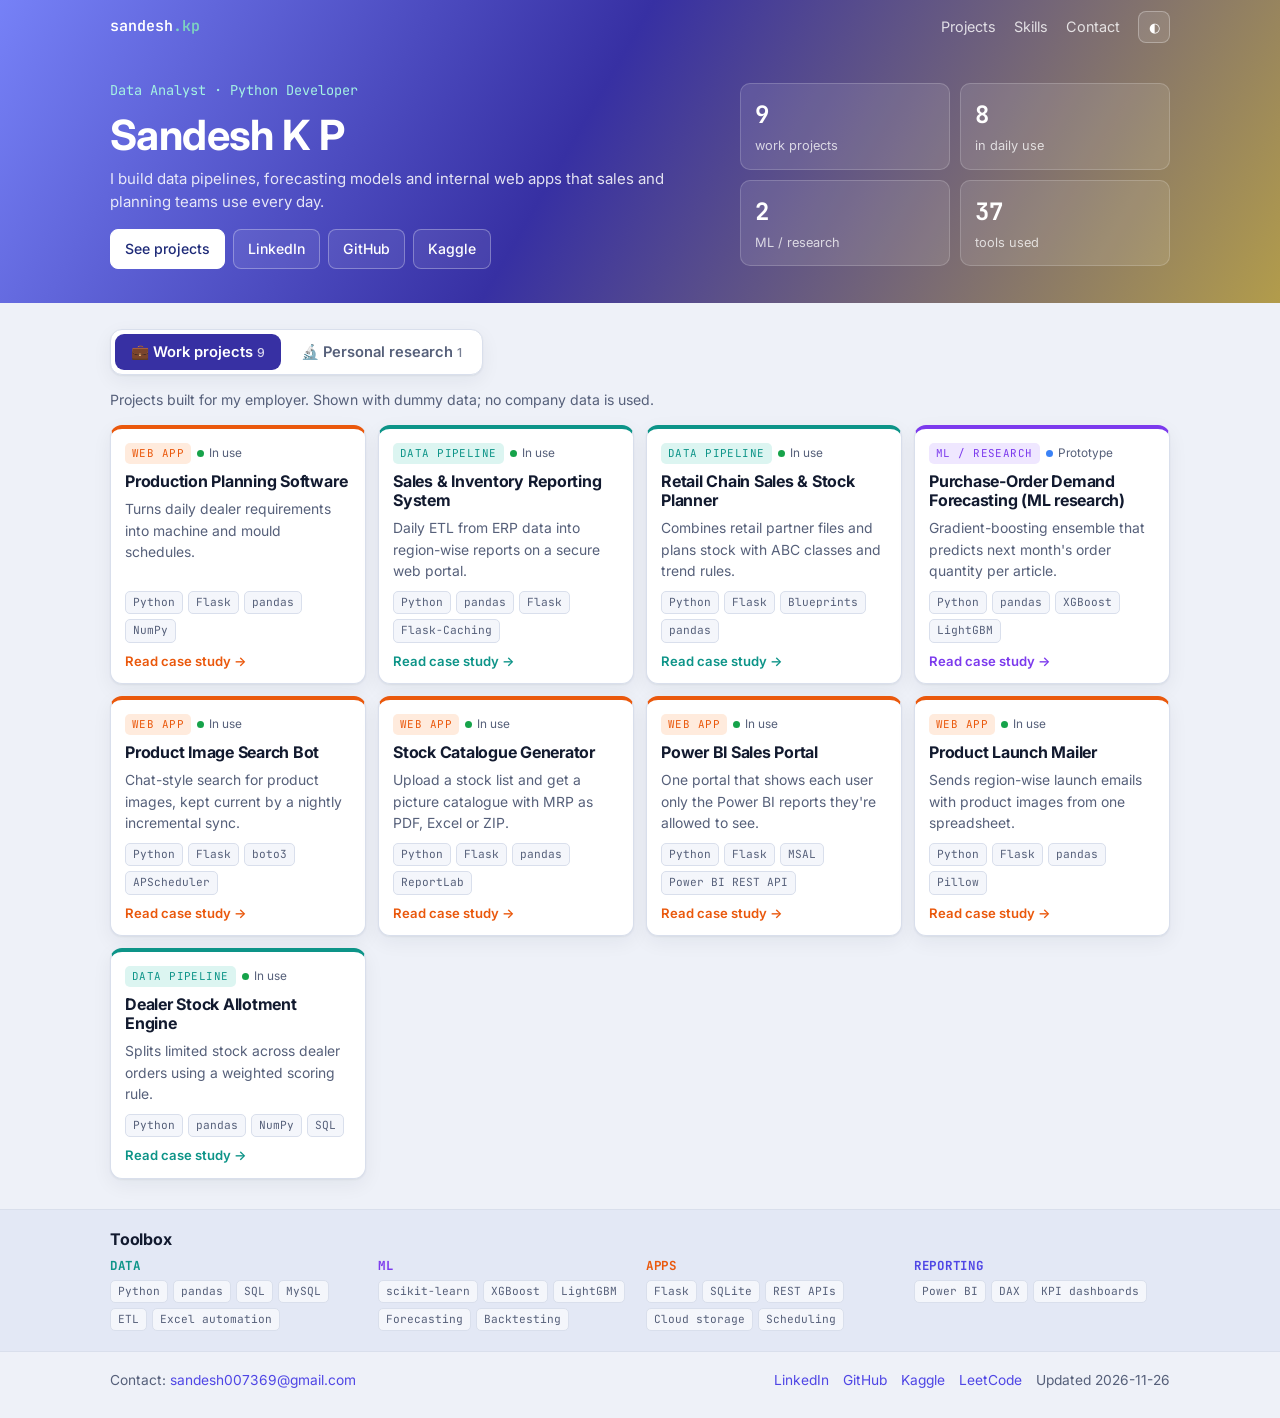
==== commit 7bd238a0: "Fix cards not opening when an old cached script meets new data Version the asset URLs so browsers lo" ====
--- a/index.html
+++ b/index.html
@@ -8,7 +8,7 @@
   <link rel="preconnect" href="https://fonts.googleapis.com">
   <link rel="preconnect" href="https://fonts.gstatic.com" crossorigin>
   <link href="https://fonts.googleapis.com/css2?family=Inter:wght@400;500;600;700&family=JetBrains+Mono:wght@400;600&display=swap" rel="stylesheet">
-  <link rel="stylesheet" href="assets/style.css">
+  <link rel="stylesheet" href="assets/style.css?v=4">
 </head>
 <body>
 
@@ -82,6 +82,6 @@
 </footer>
 
 <dialog id="dlg" aria-label="Project details"><div id="dlgContent"></div></dialog>
-<script src="assets/app.js"></script>
+<script src="assets/app.js?v=4"></script>
 </body>
 </html>
--- a/assets/style.css
+++ b/assets/style.css
@@ -48,7 +48,7 @@
 h1, h2, h3 { line-height: 1.2; letter-spacing: -0.015em; }
 
 /* ── Hero (coloured band, compact) ──────────────────── */
-.hero { background: linear-gradient(120deg, var(--hero-a), #3730a3 45%, var(--hero-b)); color: #fff; }
+.hero { background: linear-gradient(120deg, #7681f7, #3730a3 45%, #b29c4b); color: #fff; }
 .topbar { display: flex; justify-content: space-between; align-items: center; height: 54px; }
 .brand { font-family: var(--mono); font-weight: 600; color: #fff; }
 .brand span { color: #7dd3c0; }
@@ -73,7 +73,7 @@
 .projects { padding: 26px 0 30px; }
 .tabs { display: inline-flex; background: var(--surface); border: 1px solid var(--border); border-radius: 12px; padding: 4px; gap: 4px; margin-bottom: 8px; box-shadow: var(--shadow); }
 .tab { border: 0; background: transparent; color: var(--muted); font: 600 .92rem var(--sans); padding: 9px 16px; border-radius: 9px; cursor: pointer; }
-.tab[aria-selected="true"] { background: linear-gradient(120deg, var(--hero-a), #3730a3); color: #fff; }
+.tab[aria-selected="true"] { background: #3730a3; color: #fff; }
 .tab small { font-weight: 500; opacity: .8; margin-left: 4px; }
 .tab-hint { color: var(--muted); font-size: .88rem; margin: 6px 0 14px; }
 
@@ -120,17 +120,30 @@
 footer .links { display: flex; gap: 14px; flex-wrap: wrap; }
 
 /* ── Case study dialog ──────────────────────────────── */
-dialog { border: 0; border-radius: 16px; background: var(--surface); color: var(--text); width: min(820px, calc(100vw - 24px)); max-height: calc(100vh - 32px); padding: 0; margin: auto; box-shadow: 0 30px 90px rgba(0,0,0,.35); }
-dialog::backdrop { background: rgba(10, 14, 30, .6); backdrop-filter: blur(3px); }
-.dlg-head { position: sticky; top: 0; z-index: 2; padding: 16px 20px; color: #fff; background: linear-gradient(120deg, var(--hero-a), var(--k, var(--accent))); }
+dialog { border: 0; border-radius: 14px; background: var(--surface); color: var(--text); width: min(880px, calc(100vw - 24px)); max-height: calc(100vh - 32px); padding: 0; margin: auto; box-shadow: 0 30px 90px rgba(0,0,0,.35); }
+dialog::backdrop { background: rgba(10, 14, 30, .6); }
+.dlg-head { position: sticky; top: 0; z-index: 2; padding: 18px 24px 14px; background: var(--surface); border-bottom: 1px solid var(--border); border-top: 5px solid var(--k, var(--accent)); }
 .dlg-head .row { display: flex; gap: 10px; align-items: center; }
-.dlg-head .tag { background: rgba(255,255,255,.18); color: #fff; }
-.dlg-head .status { color: rgba(255,255,255,.85); }
-.dlg-head h3 { font-size: 1.3rem; margin: 6px 40px 2px 0; }
-.dlg-head p { color: rgba(255,255,255,.85); font-size: .9rem; }
-.dlg-close { position: absolute; top: 12px; right: 12px; border: 0; background: rgba(255,255,255,.18); color: #fff; width: 32px; height: 32px; border-radius: 8px; cursor: pointer; font-size: 1.1rem; }
-.dlg-body { padding: 16px 20px 20px; display: grid; gap: 14px; }
-.dlg-body h4 { font-family: var(--mono); font-size: .72rem; text-transform: uppercase; letter-spacing: .07em; color: var(--k, var(--accent)); margin-bottom: 6px; }
+.dlg-head h3 { font-size: 1.35rem; margin: 6px 40px 2px 0; }
+.dlg-head p { color: var(--muted); font-size: .93rem; }
+.dlg-close { position: absolute; top: 14px; right: 14px; border: 1px solid var(--border); background: var(--surface-2); color: var(--text); width: 32px; height: 32px; border-radius: 8px; cursor: pointer; font-size: 1.1rem; }
+.dlg-body { padding: 6px 24px 24px; font-size: .95rem; line-height: 1.65; }
+.cs { padding: 14px 0; border-bottom: 1px solid var(--border); }
+.cs:last-of-type { border-bottom: 0; }
+.cs h4 { font-size: 1rem; margin-bottom: 6px; color: var(--text); }
+.cs p { color: var(--text); }
+.cs ul { padding-left: 20px; display: grid; gap: 5px; }
+.cs li::marker { color: var(--k, var(--accent)); }
+.ba { display: grid; grid-template-columns: 1fr 1fr; gap: 12px; }
+.ba > div { border-radius: 10px; padding: 10px 14px; border: 1px solid var(--border); }
+.ba b { display: block; margin-bottom: 4px; font-size: .85rem; text-transform: uppercase; letter-spacing: .05em; }
+.ba .b { background: color-mix(in srgb, #ef4444 7%, var(--surface)); } .ba .b b { color: #dc2626; }
+.ba .a { background: color-mix(in srgb, #16a34a 8%, var(--surface)); } .ba .a b { color: var(--ok); }
+.ba ul { font-size: .9rem; }
+.flow { display: flex; flex-wrap: wrap; align-items: center; gap: 6px; margin-top: 10px; }
+.flow span { font-family: var(--mono); font-size: .76rem; background: var(--surface-2); border: 1px solid var(--border); padding: 5px 9px; border-radius: 6px; }
+.flow em { color: var(--muted); font-style: normal; }
+.dlg-body h4 { margin-bottom: 6px; }
 .two { display: grid; grid-template-columns: 1fr 1fr; gap: 16px; }
 .points { list-style: none; display: grid; gap: 6px; }
 .points li { position: relative; padding-left: 22px; font-size: .9rem; }
@@ -172,7 +185,7 @@
 
 /* ── Responsive ─────────────────────────────────────── */
 @media (max-width: 820px) {
-  .hero-body, .two, .card.feature { grid-template-columns: 1fr; }
+  .hero-body, .two, .card.feature, .ba { grid-template-columns: 1fr; }
   .hero-body { gap: 16px; padding: 14px 0 22px; }
   .stats { grid-template-columns: repeat(4, 1fr); gap: 6px; }
   .stat { padding: 8px 10px; }
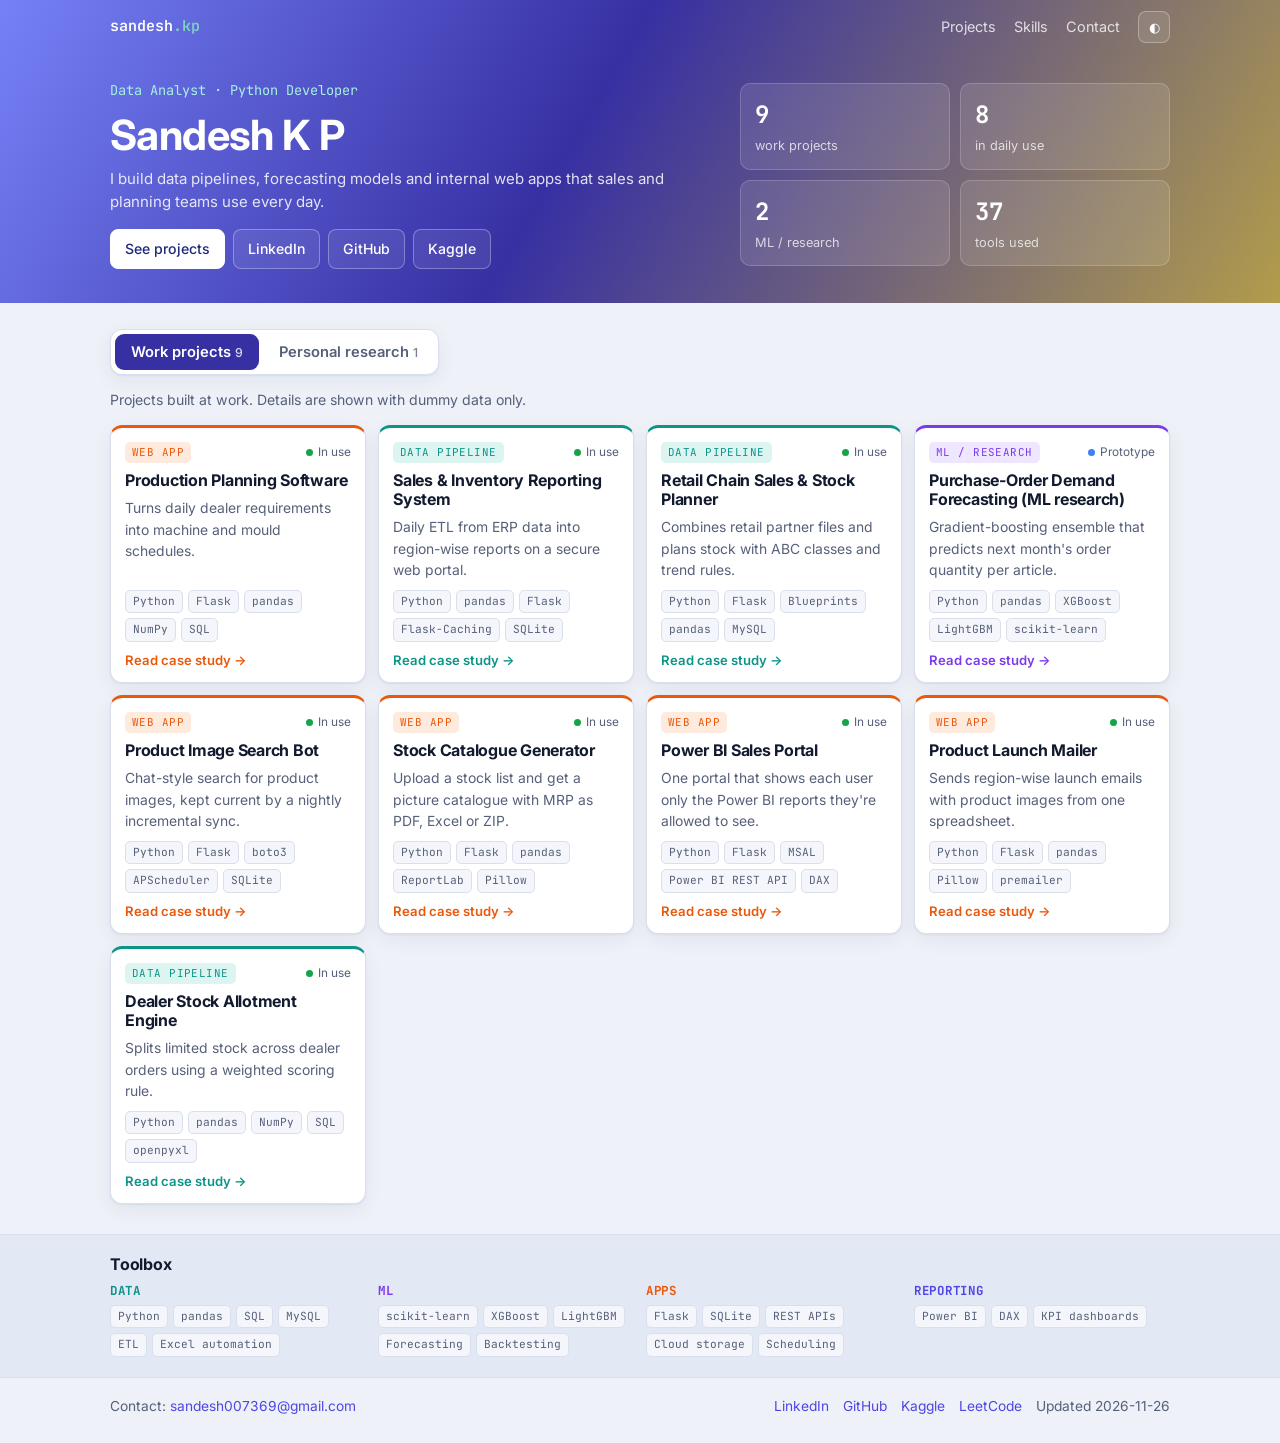
==== commit a3df9964: "Separate tabbed project pages instead of popups Each project opens project.html?id=... with Overview" ====
--- a/index.html
+++ b/index.html
@@ -8,7 +8,7 @@
   <link rel="preconnect" href="https://fonts.googleapis.com">
   <link rel="preconnect" href="https://fonts.gstatic.com" crossorigin>
   <link href="https://fonts.googleapis.com/css2?family=Inter:wght@400;500;600;700&family=JetBrains+Mono:wght@400;600&display=swap" rel="stylesheet">
-  <link rel="stylesheet" href="assets/style.css?v=4">
+  <link rel="stylesheet" href="assets/style.css?v=5">
 </head>
 <body>
 
@@ -48,8 +48,8 @@
 <main class="projects" id="projects">
   <div class="wrap">
     <div class="tabs" role="tablist" aria-label="Project type">
-      <button class="tab" role="tab" data-tab="work" aria-selected="true">💼 Work projects<small id="nWork"></small></button>
-      <button class="tab" role="tab" data-tab="personal" aria-selected="false">🔬 Personal research<small id="nPersonal"></small></button>
+      <button class="tab" role="tab" data-tab="work" aria-selected="true">Work projects<small id="nWork"></small></button>
+      <button class="tab" role="tab" data-tab="personal" aria-selected="false">Personal research<small id="nPersonal"></small></button>
     </div>
     <p class="tab-hint" id="hint"></p>
     <div class="grid" id="grid"></div>
@@ -81,7 +81,6 @@
   </div>
 </footer>
 
-<dialog id="dlg" aria-label="Project details"><div id="dlgContent"></div></dialog>
-<script src="assets/app.js?v=4"></script>
+<script src="assets/app.js?v=5"></script>
 </body>
 </html>
--- a/assets/style.css
+++ b/assets/style.css
@@ -82,10 +82,10 @@
 .card {
   position: relative; background: var(--surface); border: 1px solid var(--border); border-radius: var(--radius);
   padding: 14px 14px 12px; display: flex; flex-direction: column; gap: 8px; cursor: pointer; text-align: left;
-  font: inherit; color: inherit; box-shadow: var(--shadow); border-top: 4px solid var(--k, var(--accent));
+  font: inherit; color: inherit; box-shadow: var(--shadow); border-top: 3px solid var(--k, var(--accent));
   transition: transform .15s, box-shadow .15s;
 }
-.card:hover, .card:focus-visible { transform: translateY(-2px); box-shadow: 0 10px 28px rgba(18,26,47,.12); outline: none; }
+.card:hover, .card:focus-visible { border-color: var(--k, var(--accent)); outline: none; }
 .card.ml, dialog.ml { --k: var(--ml); --ks: var(--ml-soft); }
 .card.data, dialog.data { --k: var(--data); --ks: var(--data-soft); }
 .card.app, dialog.app { --k: var(--app); --ks: var(--app-soft); }
@@ -201,3 +201,33 @@
   .dlg-body, .dlg-head { padding-left: 14px; padding-right: 14px; }
 }
 @media (prefers-reduced-motion: reduce) { * { transition: none !important; scroll-behavior: auto !important; } }
+
+/* ── Project page (tabbed) ──────────────────────────── */
+body.ml { --k: var(--ml); --ks: var(--ml-soft); }
+body.data { --k: var(--data); --ks: var(--data-soft); }
+body.app { --k: var(--app); --ks: var(--app-soft); }
+.p-head { padding: 14px 0 26px; }
+.p-head h1 { font-size: clamp(1.5rem, 3.5vw, 2.2rem); margin: 8px 0 6px; }
+.p-head .lead { color: rgba(255,255,255,.88); max-width: 720px; }
+.p-meta { display: flex; flex-wrap: wrap; gap: 8px; align-items: center; }
+.p-meta .tag { background: rgba(255,255,255,.16); color: #fff; }
+.p-meta .status { color: rgba(255,255,255,.88); }
+.ptabs { position: sticky; top: 0; z-index: 10; background: var(--surface); border-bottom: 1px solid var(--border); }
+.ptabs .wrap { display: flex; gap: 2px; overflow-x: auto; scrollbar-width: none; }
+.ptabs button { border: 0; background: none; font: 600 .92rem var(--sans); color: var(--muted); padding: 14px 16px; cursor: pointer; border-bottom: 3px solid transparent; white-space: nowrap; }
+.ptabs button:hover { color: var(--text); }
+.ptabs button[aria-selected="true"] { color: var(--text); border-bottom-color: var(--k, var(--accent)); }
+.p-main { padding-top: 26px; padding-bottom: 30px; min-height: 50vh; }
+#pPanel { background: var(--surface); border: 1px solid var(--border); border-radius: var(--radius); padding: 24px 26px; line-height: 1.7; }
+#pPanel h2 { font-size: 1.25rem; margin-bottom: 10px; }
+#pPanel h3 { font-size: .95rem; margin: 18px 0 8px; }
+#pPanel p { margin-bottom: 10px; max-width: 760px; }
+.plist { padding-left: 22px; display: grid; gap: 8px; max-width: 820px; }
+.plist li::marker { color: var(--k, var(--accent)); font-weight: 700; }
+.p-grid { display: grid; grid-template-columns: 1.1fr 1fr; gap: 24px; align-items: start; }
+.p-pager { display: flex; justify-content: space-between; margin-top: 14px; }
+.p-pager button { border: 1px solid var(--border); background: var(--surface); color: var(--text); font: 600 .9rem var(--sans); padding: 9px 14px; border-radius: 8px; cursor: pointer; }
+.p-pager button:hover { border-color: var(--k, var(--accent)); }
+.project-page footer a { font-weight: 500; }
+a.card { text-decoration: none; }
+@media (max-width: 820px) { .p-grid { grid-template-columns: 1fr; } #pPanel { padding: 18px; } }
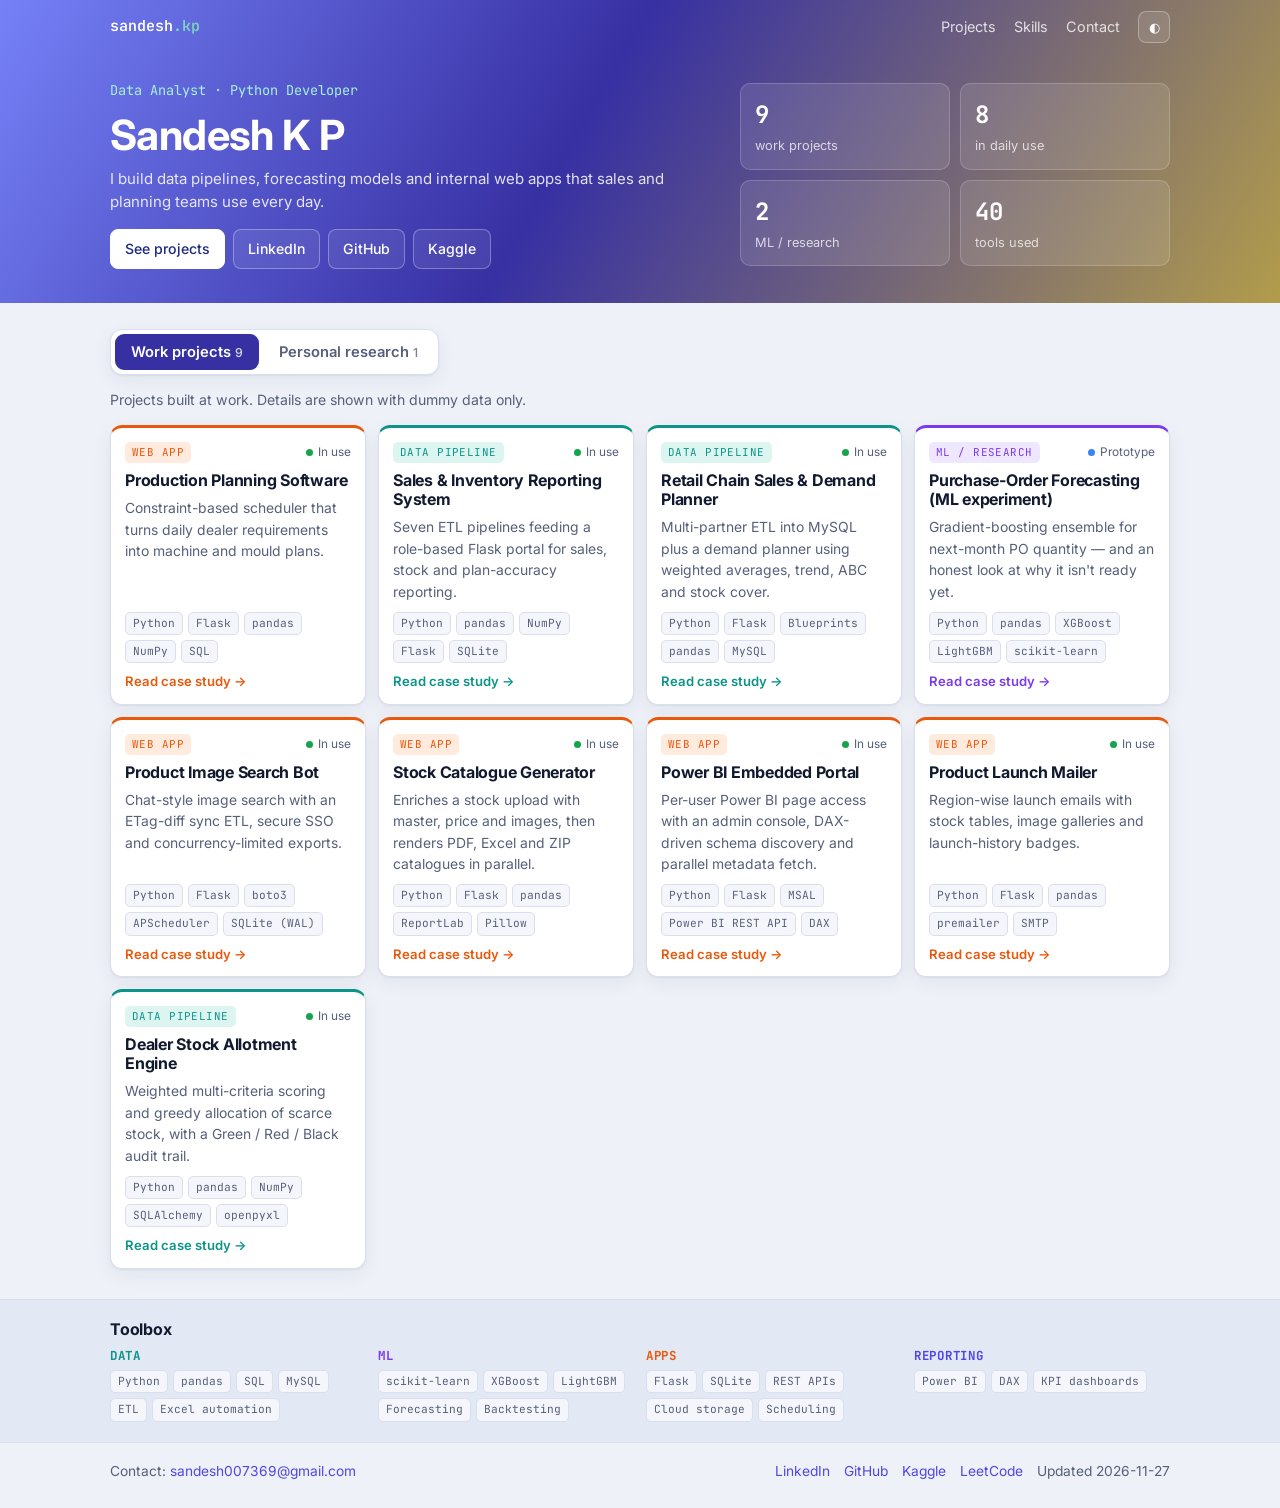
==== commit 1b39a60c: "Engineering-grade project pages: spec tables, formulas, data models, pseudocode, validation Content " ====
--- a/index.html
+++ b/index.html
@@ -8,7 +8,7 @@
   <link rel="preconnect" href="https://fonts.googleapis.com">
   <link rel="preconnect" href="https://fonts.gstatic.com" crossorigin>
   <link href="https://fonts.googleapis.com/css2?family=Inter:wght@400;500;600;700&family=JetBrains+Mono:wght@400;600&display=swap" rel="stylesheet">
-  <link rel="stylesheet" href="assets/style.css?v=5">
+  <link rel="stylesheet" href="assets/style.css?v=6">
 </head>
 <body>
 
@@ -81,6 +81,6 @@
   </div>
 </footer>
 
-<script src="assets/app.js?v=5"></script>
+<script src="assets/app.js?v=6"></script>
 </body>
 </html>
--- a/assets/style.css
+++ b/assets/style.css
@@ -231,3 +231,18 @@
 .project-page footer a { font-weight: 500; }
 a.card { text-decoration: none; }
 @media (max-width: 820px) { .p-grid { grid-template-columns: 1fr; } #pPanel { padding: 18px; } }
+
+/* ── Engineering doc blocks ─────────────────────────── */
+#pPanel h3 { font-size: 1rem; margin: 22px 0 8px; padding-bottom: 4px; border-bottom: 1px solid var(--border); }
+#pPanel h2 + h3 { margin-top: 8px; }
+.tbl-wrap { overflow-x: auto; margin: 8px 0 14px; border: 1px solid var(--border); border-radius: 8px; }
+.tbl { width: 100%; border-collapse: collapse; font-size: .88rem; line-height: 1.5; }
+.tbl caption { text-align: left; font-size: .8rem; color: var(--muted); padding: 8px 12px; caption-side: top; border-bottom: 1px solid var(--border); background: var(--surface-2); }
+.tbl th { text-align: left; background: var(--surface-2); color: var(--text); font-weight: 600; padding: 8px 12px; border-bottom: 1px solid var(--border); white-space: nowrap; }
+.tbl td { padding: 8px 12px; border-bottom: 1px solid var(--border); vertical-align: top; }
+.tbl tr:last-child td { border-bottom: 0; }
+.tbl td.k { font-weight: 600; white-space: nowrap; }
+figure.code { margin: 8px 0 14px; border: 1px solid var(--border); border-radius: 8px; overflow: hidden; }
+figure.code figcaption { font-size: .78rem; color: var(--muted); padding: 6px 12px; background: var(--surface-2); border-bottom: 1px solid var(--border); font-family: var(--mono); }
+figure.code pre { margin: 0; padding: 12px 14px; overflow-x: auto; background: #0f172a; color: #e2e8f0; font: .8rem/1.6 var(--mono); }
+.callout { border-left: 4px solid var(--k, var(--accent)); background: var(--ks, var(--accent-soft)); padding: 10px 14px; border-radius: 6px; margin: 10px 0; font-size: .92rem; }
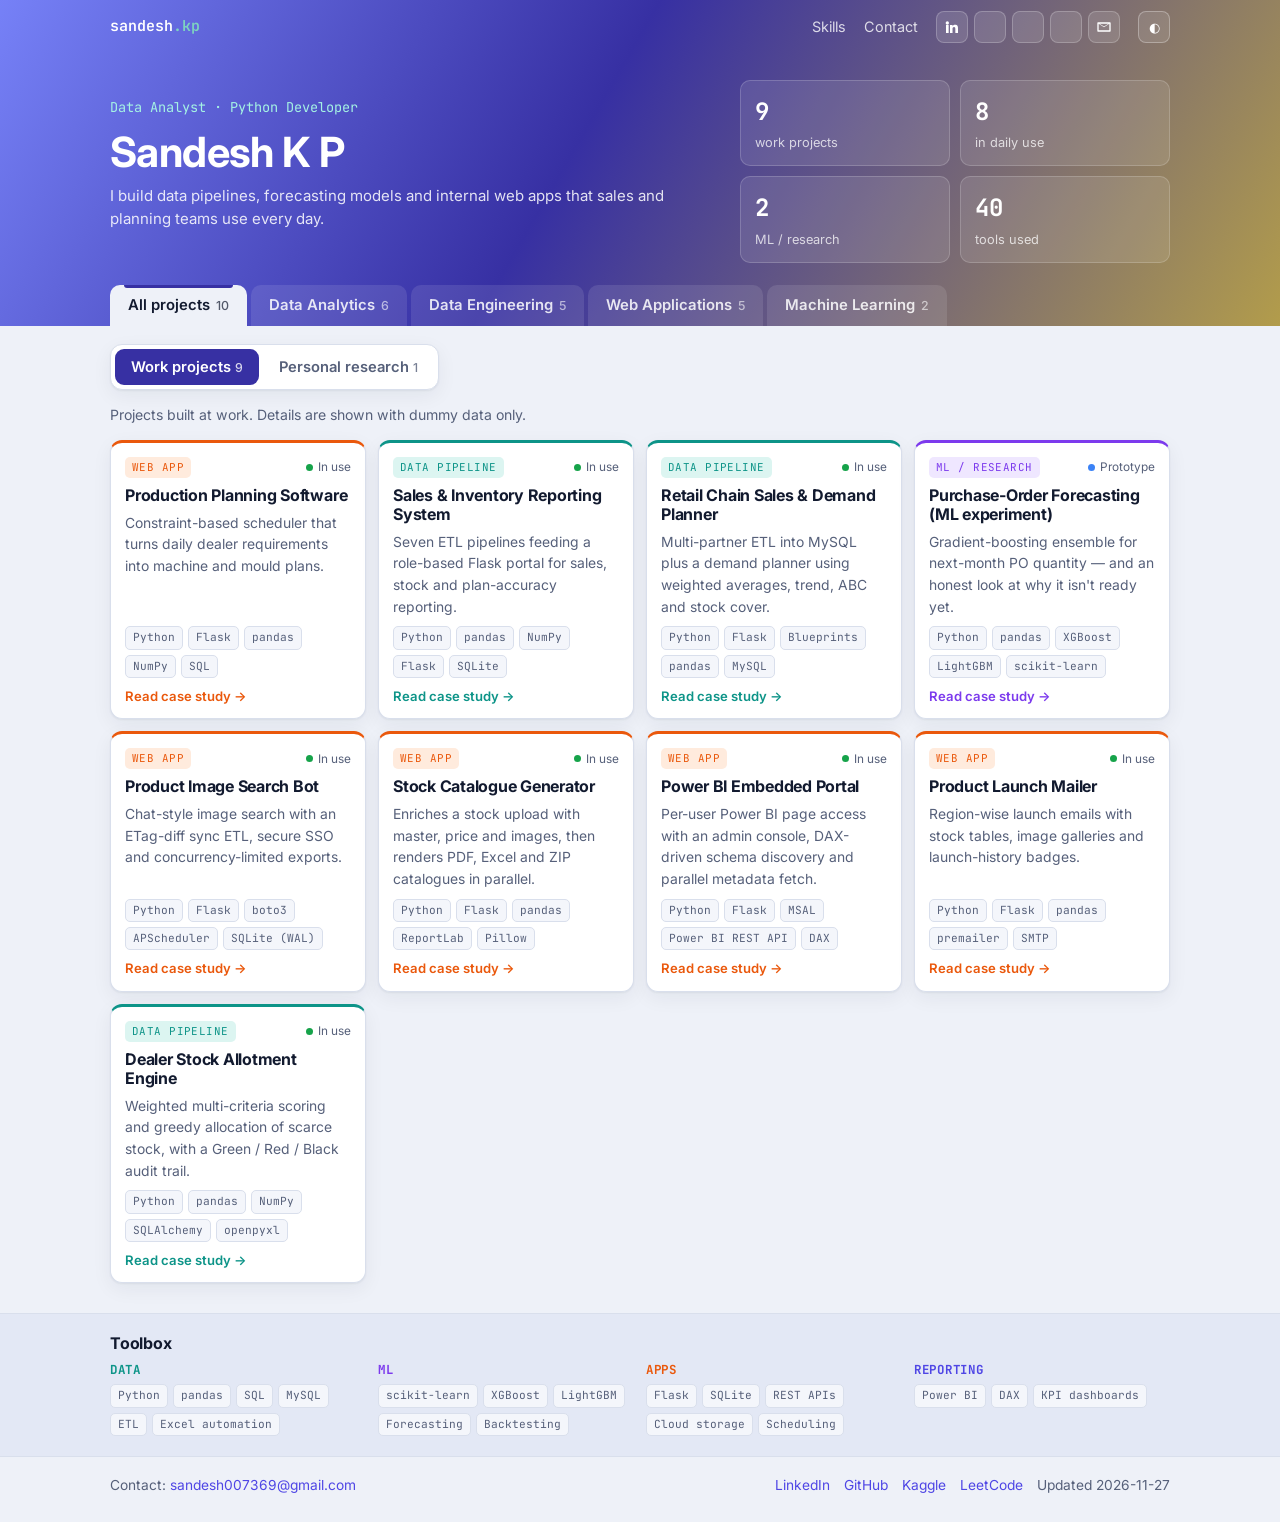
==== commit c03f8b72: "Banner category tabs and social icons - All projects / Data Analytics / Data Engineering / Web Appli" ====
--- a/index.html
+++ b/index.html
@@ -8,7 +8,7 @@
   <link rel="preconnect" href="https://fonts.googleapis.com">
   <link rel="preconnect" href="https://fonts.gstatic.com" crossorigin>
   <link href="https://fonts.googleapis.com/css2?family=Inter:wght@400;500;600;700&family=JetBrains+Mono:wght@400;600&display=swap" rel="stylesheet">
-  <link rel="stylesheet" href="assets/style.css?v=6">
+  <link rel="stylesheet" href="assets/style.css?v=7">
 </head>
 <body>
 
@@ -17,9 +17,17 @@
     <div class="topbar">
       <span class="brand">sandesh<span>.kp</span></span>
       <div class="top-links">
-        <a href="#projects">Projects</a>
         <a href="#skills" class="hide-sm">Skills</a>
-        <a href="#contact">Contact</a>
+        <a href="#contact" class="hide-sm">Contact</a>
+        <span class="socials">
+          <a href="https://www.linkedin.com/in/sandesh-kp-b0b216283" target="_blank" rel="noopener" aria-label="LinkedIn" title="LinkedIn">
+            <svg viewBox="0 0 24 24" aria-hidden="true"><path fill="currentColor" d="M4.98 3.5a2.5 2.5 0 1 1 0 5 2.5 2.5 0 0 1 0-5zM3 9h4v12H3zM9 9h3.8v1.7h.05c.53-1 1.83-2.05 3.77-2.05C20.6 8.65 21 11.2 21 14.5V21h-4v-5.8c0-1.4-.03-3.2-1.95-3.2-1.95 0-2.25 1.52-2.25 3.1V21H9z"/></svg></a>
+          <a href="https://github.com/sandeshkp" target="_blank" rel="noopener" aria-label="GitHub" title="GitHub"><img src="https://cdn.simpleicons.org/github/white" alt=""></a>
+          <a href="https://www.kaggle.com/code/sandeshkp/" target="_blank" rel="noopener" aria-label="Kaggle" title="Kaggle"><img src="https://cdn.simpleicons.org/kaggle/white" alt=""></a>
+          <a href="https://leetcode.com/u/sandesh_kp/" target="_blank" rel="noopener" aria-label="LeetCode" title="LeetCode"><img src="https://cdn.simpleicons.org/leetcode/white" alt=""></a>
+          <a href="mailto:sandesh007369@gmail.com" aria-label="Email" title="Email">
+            <svg viewBox="0 0 24 24" aria-hidden="true"><path fill="currentColor" d="M3 5h18a1 1 0 0 1 1 1v12a1 1 0 0 1-1 1H3a1 1 0 0 1-1-1V6a1 1 0 0 1 1-1zm9 7.2L4 7.3V17h16V7.3zM5.3 7l6.7 4.1L18.7 7z"/></svg></a>
+        </span>
         <button class="theme-btn" id="themeBtn" aria-label="Toggle dark mode">◐</button>
       </div>
     </div>
@@ -28,12 +36,6 @@
         <div class="role">Data Analyst · Python Developer</div>
         <h1>Sandesh K P</h1>
         <p class="lead">I build data pipelines, forecasting models and internal web apps that sales and planning teams use every day.</p>
-        <div class="btns">
-          <a class="btn solid" href="#projects">See projects</a>
-          <a class="btn" href="https://www.linkedin.com/in/sandesh-kp-b0b216283" target="_blank" rel="noopener">LinkedIn</a>
-          <a class="btn" href="https://github.com/sandeshkp" target="_blank" rel="noopener">GitHub</a>
-          <a class="btn" href="https://www.kaggle.com/code/sandeshkp/" target="_blank" rel="noopener">Kaggle</a>
-        </div>
       </div>
       <div class="stats">
         <div class="stat"><b id="statWork">–</b><span>work projects</span></div>
@@ -42,6 +44,13 @@
         <div class="stat"><b id="statTech">–</b><span>tools used</span></div>
       </div>
     </div>
+    <nav class="cats" id="cats" role="tablist" aria-label="Project category">
+      <button role="tab" data-cat="all" aria-selected="true">All projects <small></small></button>
+      <button role="tab" data-cat="analytics" aria-selected="false">Data Analytics <small></small></button>
+      <button role="tab" data-cat="engineering" aria-selected="false">Data Engineering <small></small></button>
+      <button role="tab" data-cat="webapp" aria-selected="false">Web Applications <small></small></button>
+      <button role="tab" data-cat="ml" aria-selected="false">Machine Learning <small></small></button>
+    </nav>
   </div>
 </header>
 
@@ -81,6 +90,6 @@
   </div>
 </footer>
 
-<script src="assets/app.js?v=6"></script>
+<script src="assets/app.js?v=7"></script>
 </body>
 </html>
--- a/assets/style.css
+++ b/assets/style.css
@@ -246,3 +246,32 @@
 figure.code figcaption { font-size: .78rem; color: var(--muted); padding: 6px 12px; background: var(--surface-2); border-bottom: 1px solid var(--border); font-family: var(--mono); }
 figure.code pre { margin: 0; padding: 12px 14px; overflow-x: auto; background: #0f172a; color: #e2e8f0; font: .8rem/1.6 var(--mono); }
 .callout { border-left: 4px solid var(--k, var(--accent)); background: var(--ks, var(--accent-soft)); padding: 10px 14px; border-radius: 6px; margin: 10px 0; font-size: .92rem; }
+
+/* ── Banner category tabs (folder-tab style: active tab joins the page) ── */
+.hero .hero-body { padding-bottom: 18px; }
+.cats { display: flex; gap: 4px; overflow-x: auto; scrollbar-width: none; margin-top: 4px; }
+.cats::-webkit-scrollbar { display: none; }
+.cats button {
+  position: relative; border: 0; cursor: pointer; white-space: nowrap;
+  font: 600 .93rem var(--sans); color: rgba(255,255,255,.85);
+  background: rgba(255,255,255,.10); padding: 11px 18px 12px; border-radius: 10px 10px 0 0;
+  transition: background .15s, color .15s;
+}
+.cats button:hover { background: rgba(255,255,255,.2); color: #fff; }
+.cats button small { font-weight: 500; opacity: .7; margin-left: 2px; }
+.cats button[aria-selected="true"] { background: var(--bg); color: var(--text); }
+.cats button[aria-selected="true"]::before {
+  content: ""; position: absolute; left: 14px; right: 14px; top: 0; height: 3px;
+  border-radius: 0 0 3px 3px; background: #3730a3;
+}
+.projects { padding-top: 18px; }
+
+/* ── Social icons in top bar ── */
+.socials { display: inline-flex; gap: 6px; align-items: center; }
+.socials a {
+  width: 32px; height: 32px; border-radius: 8px; display: grid; place-items: center;
+  background: rgba(255,255,255,.12); border: 1px solid rgba(255,255,255,.22); color: #fff;
+}
+.socials a:hover { background: rgba(255,255,255,.25); text-decoration: none; }
+.socials svg, .socials img { width: 16px; height: 16px; display: block; }
+@media (max-width: 480px) { .socials { gap: 4px; } .socials a { width: 28px; height: 28px; } .cats button { padding: 9px 12px 10px; font-size: .85rem; } }
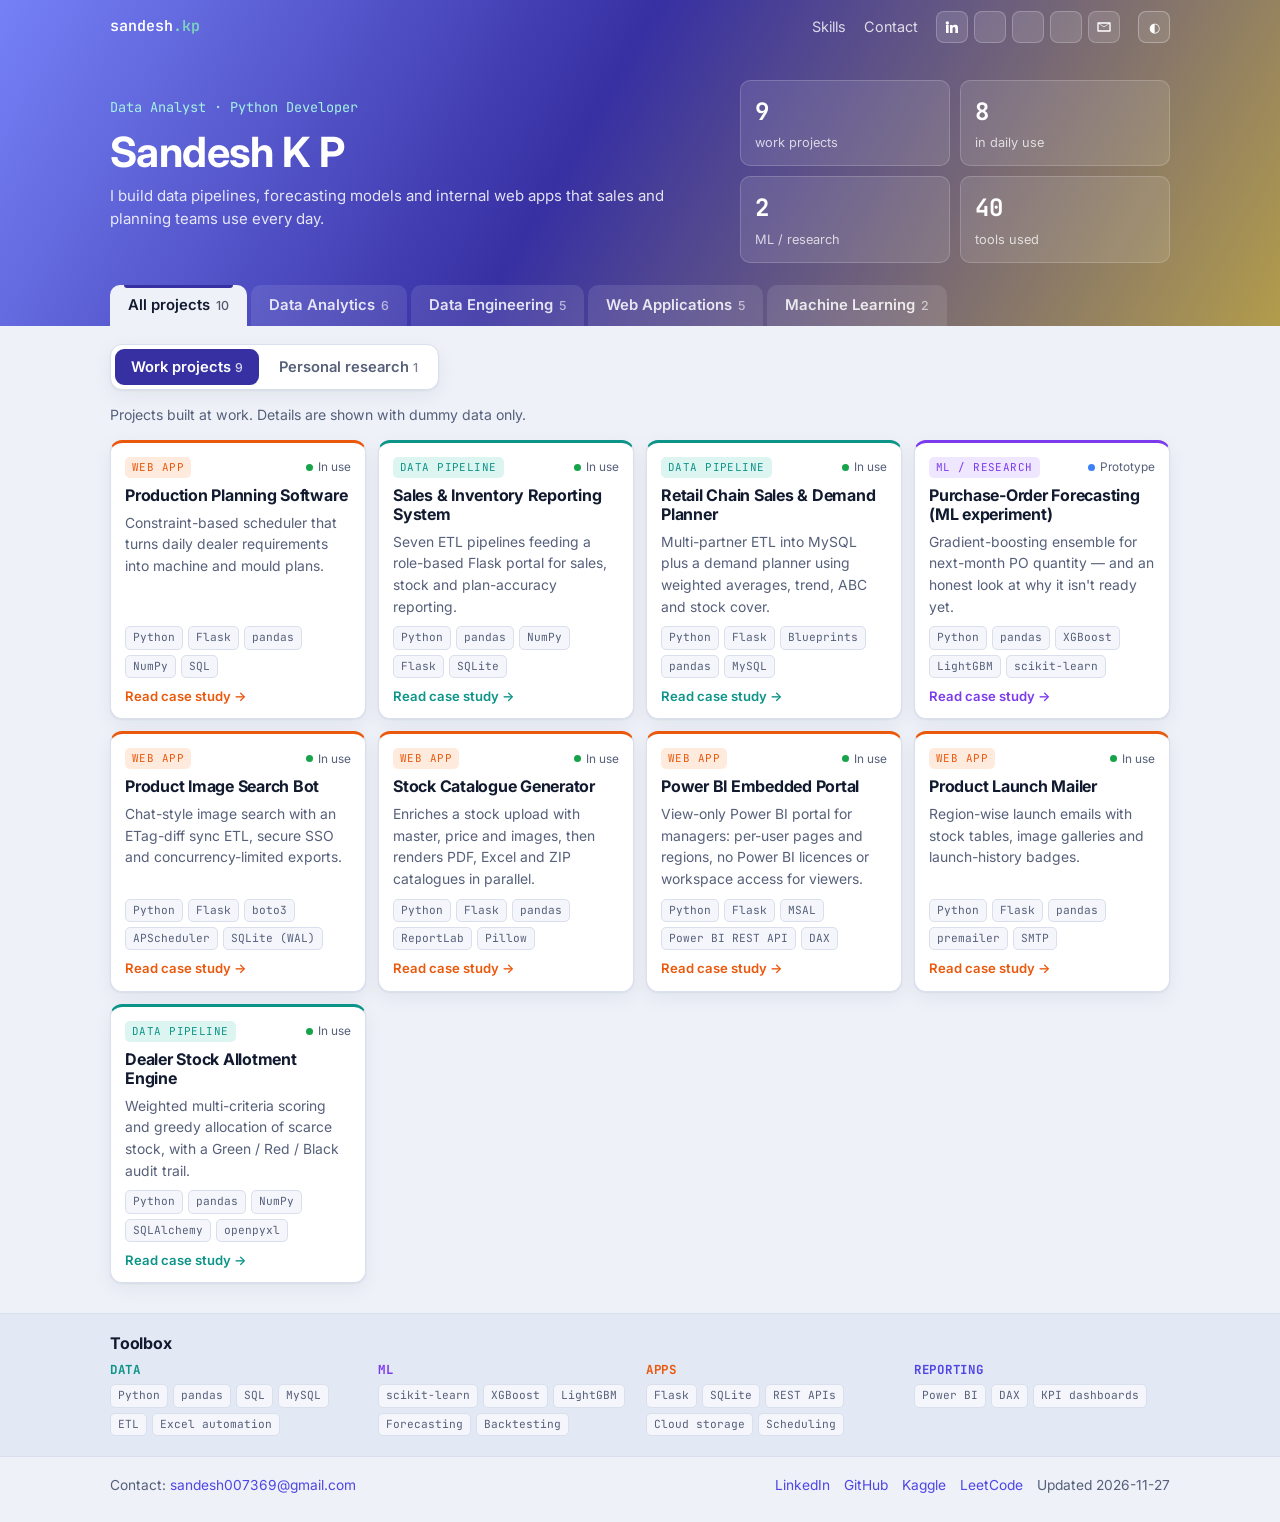
==== commit a0b0492e: "Mobile-friendly layout, blurred app-screen replicas, deeper Power BI rationale - Tables stack into c" ====
--- a/index.html
+++ b/index.html
@@ -8,7 +8,7 @@
   <link rel="preconnect" href="https://fonts.googleapis.com">
   <link rel="preconnect" href="https://fonts.gstatic.com" crossorigin>
   <link href="https://fonts.googleapis.com/css2?family=Inter:wght@400;500;600;700&family=JetBrains+Mono:wght@400;600&display=swap" rel="stylesheet">
-  <link rel="stylesheet" href="assets/style.css?v=7">
+  <link rel="stylesheet" href="assets/style.css?v=8">
 </head>
 <body>
 
@@ -90,6 +90,6 @@
   </div>
 </footer>
 
-<script src="assets/app.js?v=7"></script>
+<script src="assets/app.js?v=8"></script>
 </body>
 </html>
--- a/assets/style.css
+++ b/assets/style.css
@@ -275,3 +275,62 @@
 .socials a:hover { background: rgba(255,255,255,.25); text-decoration: none; }
 .socials svg, .socials img { width: 16px; height: 16px; display: block; }
 @media (max-width: 480px) { .socials { gap: 4px; } .socials a { width: 28px; height: 28px; } .cats button { padding: 9px 12px 10px; font-size: .85rem; } }
+
+/* ── App-screen replica with hidden values ── */
+.mock.screen { box-shadow: var(--shadow); }
+.scr { display: block; }
+.scr.has-nav { display: grid; grid-template-columns: 150px 1fr; min-height: 220px; }
+.scr-nav { border-right: 1px solid var(--border); background: var(--surface); padding: 10px 8px; display: flex; flex-direction: column; gap: 4px; font-size: .72rem; }
+.scr-logo { display: flex; align-items: center; gap: 6px; padding: 2px 4px 10px; border-bottom: 1px solid var(--border); margin-bottom: 4px; }
+.scr-logo i { width: 22px; height: 22px; border-radius: 6px; background: var(--k, var(--accent)); display: block; }
+.scr-logo span { height: 8px; width: 60px; border-radius: 4px; background: var(--border); display: block; }
+.scr-nav div:not(.scr-logo) { display: flex; align-items: center; gap: 6px; padding: 6px 6px; border-radius: 6px; color: var(--muted); font-weight: 600; }
+.scr-nav div i { width: 14px; height: 14px; border-radius: 4px; background: var(--surface-2); border: 1px solid var(--border); flex: none; }
+.scr-nav div.on { background: var(--k, var(--accent)); color: #fff; }
+.scr-nav div.on i { background: rgba(255,255,255,.35); border-color: transparent; }
+.scr-main { min-width: 0; }
+.scr-head { display: flex; justify-content: space-between; align-items: center; padding: 8px 12px; border-bottom: 1px solid var(--border); }
+.scr-head small { display: block; font-size: .62rem; color: var(--k, var(--accent)); font-weight: 700; text-transform: uppercase; letter-spacing: .05em; }
+.scr-head b { font-size: .85rem; }
+.scr-user { font-size: .65rem; font-weight: 700; background: var(--surface-2); border: 1px solid var(--border); padding: 3px 8px; border-radius: 6px; }
+.scr-tbl { overflow-x: auto; }
+.scr-tbl table td, .scr-tbl table th { white-space: nowrap; }
+.hid { filter: blur(4.5px); user-select: none; pointer-events: none; }
+
+/* ── Mobile ── */
+@media (max-width: 640px) {
+  body { font-size: 15px; }
+  .topbar { height: 50px; }
+  .brand { font-size: .95rem; }
+  .hero h1 { font-size: 1.7rem; }
+  .hero p.lead { font-size: .92rem; }
+  .p-head { padding: 6px 0 18px; }
+  .p-head h1 { font-size: 1.35rem; }
+  .p-head .lead { font-size: .9rem; }
+  .ptabs button { padding: 12px 12px; font-size: .86rem; }
+  .ptabs { -webkit-mask-image: linear-gradient(90deg, #000 85%, transparent); mask-image: linear-gradient(90deg, #000 85%, transparent); }
+  .cats { -webkit-mask-image: linear-gradient(90deg, #000 85%, transparent); mask-image: linear-gradient(90deg, #000 85%, transparent); }
+  .p-main { padding-top: 14px; }
+  #pPanel { padding: 16px 14px; border-radius: 10px; }
+  #pPanel h2 { font-size: 1.1rem; }
+  .plist { padding-left: 18px; }
+  figure.code pre { font-size: .72rem; padding: 10px; }
+  .flow span { font-size: .7rem; }
+  .p-pager button { font-size: .82rem; padding: 8px 10px; }
+  footer .wrap { flex-direction: column; }
+
+  /* Tables become stacked cards: first cell is the title, the rest are label: value */
+  .tbl-wrap { border: 0; overflow: visible; }
+  .tbl thead { display: none; }
+  .tbl, .tbl tbody, .tbl tr, .tbl td { display: block; width: 100%; }
+  .tbl caption { display: block; border: 1px solid var(--border); border-radius: 8px; margin-bottom: 6px; }
+  .tbl tr { border: 1px solid var(--border); border-radius: 8px; margin-bottom: 8px; background: var(--surface); overflow: hidden; }
+  .tbl td { border: 0; padding: 6px 12px; }
+  .tbl td.k { background: var(--surface-2); border-bottom: 1px solid var(--border); white-space: normal; }
+  .tbl.multi td:not(.k)::before { content: attr(data-label); display: block; font-size: .72rem; font-weight: 600; color: var(--muted); text-transform: uppercase; letter-spacing: .04em; }
+
+  /* Screen replica: drop the sidebar, keep the screen */
+  .scr.has-nav { grid-template-columns: 1fr; }
+  .scr-nav { display: none; }
+  .kpis { grid-template-columns: 1fr 1fr; }
+}
